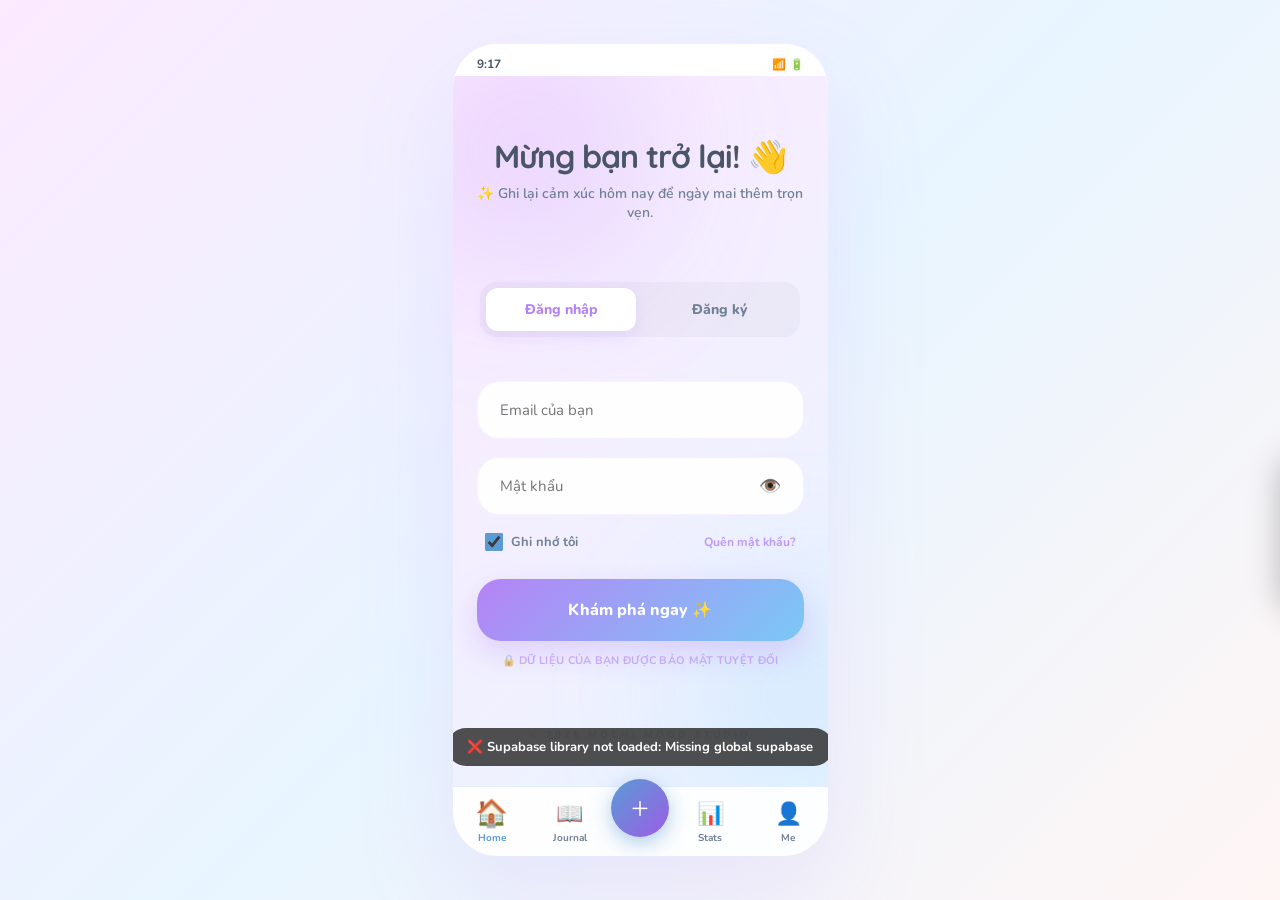
==== mochi-mood/index.html @ f9b60a83 "feat: initial release of Mochi Mood (removed mood jar)" ====
<!DOCTYPE html>
<html lang="vi">
<head>
  <script>
    // Tự động xóa sạch cache Service Worker để phục vụ phát triển (development mode)
    if ('serviceWorker' in navigator) {
      navigator.serviceWorker.getRegistrations().then(regs => {
        for (let reg of regs) reg.unregister();
      });
    }
    if ('caches' in window) {
      caches.keys().then(keys => {
        for (let key of keys) caches.delete(key);
      });
    }
  </script>
  <meta charset="UTF-8" />
  <meta name="viewport" content="width=device-width, initial-scale=1.0" />
  <title>Mochi Mood – Nhật ký cảm xúc của bạn ✨</title>
  <meta name="sb-url" content="https://eyjvkVvaweslcsfrjgbm.supabase.co" />
  <meta name="sb-key" content="sb_publishable_A7VDPI2kZVHI3D-C0dhsdA_kXlWSrO2" />
  <meta name="description" content="Ứng dụng nhật ký cảm xúc dễ thương, chữa lành. Ghi lại từng khoảnh khắc cuộc sống với Mochi Mood." />
  <link rel="preconnect" href="https://fonts.googleapis.com" />
  <link rel="preconnect" href="https://fonts.gstatic.com" crossorigin />
  <link href="https://fonts.googleapis.com/css2?family=Nunito:wght@400;500;600;700;800;900&family=Quicksand:wght@500;600;700&family=Playfair+Display:ital,wght@0,700;0,900;1,700&display=swap" rel="stylesheet" />
  <link rel="stylesheet" href="style.css" />
  <link rel="manifest" href="manifest.json" />
  <meta name="theme-color" content="#b583f5" />
  <link rel="apple-touch-icon" href="icon.png" />
  <link rel="icon" type="image/png" href="icon.png" />
</head>
<body>
  <!-- Desktop wrapper -->
  <div class="desktop-bg">
    <div class="phone-frame">
      <!-- Status Bar -->
      <div class="status-bar">
        <span class="status-time" id="statusTime">9:17</span>
        <div class="status-icons">
          <span>📶</span><span>🔋</span>
        </div>
      </div>

      <!-- ===================== SCREENS ===================== -->
      
      <!-- SCREEN: AUTH -->
      <div class="screen active" id="screen-auth">
        <!-- Decorative Blobs -->
        <div class="auth-blob blob-1"></div>
        <div class="auth-blob blob-2"></div>

        <div id="auth-header" class="auth-header-container">
          <h1 class="auth-header-title" id="auth-title">Mừng bạn trở lại! 👋</h1>
          <p class="auth-header-sub" id="auth-subtitle">✨ Ghi lại cảm xúc hôm nay để ngày mai thêm trọn vẹn.</p>
        </div>

        <div class="auth-tabs-container">
          <button id="auth-tab-login" class="auth-tab-btn active" onclick="switchAuthTab('login')">Đăng nhập</button>
          <button id="auth-tab-register" class="auth-tab-btn" onclick="switchAuthTab('register')">Đăng ký</button>
        </div>

        <div id="auth-form" class="auth-form-container">
          <!-- Register Only: Username -->
          <div id="auth-username-container" class="auth-field-container">
            <input type="text" id="auth-username" class="auth-input" placeholder="Tên hiển thị (VD: Mochi)">
          </div>

          <div class="auth-input-group">
            <input type="email" id="auth-email" class="auth-input" placeholder="Email của bạn">
          </div>
          
          <div class="auth-input-group">
            <div class="password-input-wrapper">
              <input type="password" id="auth-password" class="auth-input" placeholder="Mật khẩu">
              <button type="button" class="password-toggle-btn" onclick="togglePasswordVisibility('auth-password', this)">👁️</button>
            </div>
          </div>

          <!-- Register Only: Confirm Password -->
          <div id="auth-confirm-container" class="auth-field-container">
            <div class="password-input-wrapper">
              <input type="password" id="auth-confirm-password" class="auth-input" placeholder="Xác nhận mật khẩu">
              <button type="button" class="password-toggle-btn" onclick="togglePasswordVisibility('auth-confirm-password', this)">👁️</button>
            </div>
          </div>

          <!-- Login Only: Remember Me & Forgot Password -->
          <div id="auth-login-extras" class="auth-remember-row">
            <label class="auth-checkbox-group">
              <input type="checkbox" id="auth-remember" checked>
              <span class="auth-checkbox-label">Ghi nhớ tôi</span>
            </label>
            <a href="#" class="auth-forgot-link" onclick="showToast('💌 Tính năng sẽ sớm ra mắt!')">Quên mật khẩu?</a>
          </div>

          <button id="auth-submit-btn" class="auth-primary-btn" onclick="handleAuthSubmit()">Khám phá ngay ✨</button>
        </div>



        <p class="auth-security-notice">🔒 DỮ LIỆU CỦA BẠN ĐƯỢC BẢO MẬT TUYỆT ĐỐI</p>
        
        <p class="auth-footer-text">© 2026 Mochi Mood Studio</p>
      </div>

      <!-- SCREEN: HOME -->
      <div class="screen" id="screen-home">
        <!-- Clouds decoration -->
        <div class="cloud cloud-1">☁️</div>
        <div class="cloud cloud-2">☁️</div>
        <div class="cloud cloud-3">⛅</div>

        <div class="home-header">
          <div>
            <h1 class="greeting" id="greetingText">Chào buổi sáng! 🌸</h1>
            <p class="greeting-sub">Hôm nay là một ngày tuyệt vời để<br/>ghi lại những khoảnh khắc đáng nhớ</p>
          </div>
        </div>

        <div class="date-pill">
          <span>📅</span>
          <span id="currentDate">04 Tháng 5, 2026</span>
        </div>
        <!-- Streak Badge -->
        <div id="streakBadge" style="display:none;background:linear-gradient(135deg,#ff9a4d,#ff6b35);color:white;font-size:11px;font-weight:800;padding:5px 12px;border-radius:20px;margin:0 16px 4px;width:fit-content;align-items:center;gap:4px;box-shadow:0 2px 8px rgba(255,107,53,0.35);"></div>

        <!-- Partner Widget -->
        <div class="partner-widget" id="partnerWidget" onclick="showPartnerModal()">
          <div class="partner-widget-left">
            <div class="partner-avatar-sm">🐻</div>
            <div class="partner-dot online"></div>
          </div>
          <div class="partner-widget-info">
            <div class="partner-widget-name">Gấu của bạn 🐻</div>
            <div class="partner-widget-mood">😴 Buồn ngủ · hôm nay lúc 07:30</div>
          </div>
          <div class="partner-widget-react" onclick="event.stopPropagation();sendHeartToPartner()">
            <span id="partnerHeartBtn">🤍</span>
          </div>
        </div>

        <!-- Highlight Cards Container -->
        <div id="homeHighlights">
          <!-- Injected by JS -->
        </div>

        <!-- Timeline -->
        <div class="timeline-container" id="timelineContainer">
          <!-- Items injected by JS -->
        </div>
      </div>

      <!-- SCREEN: JOURNAL -->
      <div class="screen" id="screen-journal">
        <div class="page-header">
          <h2 class="page-title">📖 Nhật ký</h2>
          <div class="view-toggle">
            <button class="view-btn active" id="listViewBtn" onclick="setView('list')">≡</button>
            <button class="view-btn" id="gridViewBtn" onclick="setView('grid')">⊞</button>
          </div>
        </div>

        <div class="search-bar">
          <span class="search-icon">🔍</span>
          <input type="text" placeholder="Tìm kiếm nhật ký..." class="search-input" id="journalSearch" oninput="filterJournal()" />
        </div>

        <div class="filter-chips">
          <button class="chip active" onclick="filterByMood('all', this)">Tất cả</button>
          <button class="chip" onclick="filterByMood('love', this)">❤️ Yêu</button>
          <button class="chip" onclick="filterByMood('happy', this)">⭐ Hào hứng</button>
          <button class="chip" onclick="filterByMood('peaceful', this)">💙 Bình yên</button>
          <button class="chip" onclick="filterByMood('tired', this)">😴 Mệt mỏi</button>
        </div>

        <div class="journal-list" id="journalList">
          <!-- Injected by JS -->
        </div>
      </div>

      <!-- SCREEN: STATS -->
      <div class="screen" id="screen-stats">
        <div class="stats-header" style="display:flex;justify-content:space-between;align-items:center;margin-bottom:20px;padding:0 4px">
          <div class="page-title">📊 Thống kê</div>
          <div class="stats-header-icons" style="display:flex;gap:8px;align-items:center">
            <div class="notif-bell-wrapper" onclick="window.toggleNotifCenter()" style="position:relative;cursor:pointer">
              <button class="icon-btn" style="background:white;box-shadow:0 4px 12px rgba(0,0,0,0.05);border-radius:50%;width:40px;height:40px;border:none;font-size:18px">🔔</button>
              <span id="notifCount" class="notif-badge" style="display:none">0</span>
            </div>
            <button class="icon-btn" onclick="showSecurityModal()" style="background:white;box-shadow:0 4px 12px rgba(0,0,0,0.05);border-radius:50%;width:40px;height:40px;border:none;font-size:18px">🔒</button>
          </div>
        </div>

        <!-- Calendar -->
        <div class="pastel-card" id="statsCalCard">
          <div class="calendar-nav">
            <button class="nav-arrow" onclick="changeMonth(-1)">‹</button>
            <span class="calendar-month" id="calMonth">May, 2026</span>
            <button class="nav-arrow" onclick="changeMonth(1)">›</button>
          </div>
          <div class="calendar-grid" id="calendarGrid">
            <!-- Injected by JS -->
          </div>
        </div>



        <div class="stats-card" id="statsPieCard">
          <div class="stats-card-title">🥧 Phân bổ cảm xúc tháng này</div>
          <div class="pie-wrapper" style="position:relative; display:flex; justify-content:center; align-items:center; padding: 20px 0;">
            <canvas id="moodPieChart" width="240" height="240" style="cursor:pointer"></canvas>
            <div id="pieTooltip" class="pie-tooltip" style="display:none"></div>
          </div>
        </div>

        <div style="height:80px"></div>
      </div>

      <!-- MODAL: Photo Gallery -->
      <div class="modal-overlay" id="photoGalleryModal" onclick="closeModal('photoGalleryModal',event)">
        <div class="modal-sheet full-sheet">
          <div class="sheet-handle"></div>
          <h3 class="modal-title">🖼️ Bộ sưu tập ảnh</h3>
          <p class="modal-sub" id="gallerySubtitle">Tất cả ảnh bạn đã lưu trong nhật ký</p>
          <div id="galleryGrid" class="gallery-grid"></div>
          <div id="galleryEmpty" style="display:none;text-align:center;padding:40px 0;color:#a0aec0;font-size:13px">🌸 Chưa có ảnh nào được lưu.<br/>Hãy thêm ảnh khi viết nhật ký nhé!</div>
          <button class="close-btn" onclick="closeModal('photoGalleryModal')">Đóng</button>
        </div>
      </div>

      <!-- SCREEN: ME -->
      <div class="screen" id="screen-me">
        <div class="profile-header">
          <div class="avatar-wrapper" onclick="openAvatarEdit()">
            <div class="avatar" id="profileAvatar">🐰</div>
            <div class="avatar-badge">✨</div>
          </div>
          <div class="profile-name" id="profileName">Mochi Chan</div>
          <div class="profile-sub" id="profileBio">Yêu cuộc sống từng khoảnh khắc nhỏ 🌸</div>
        </div>

        <!-- Streak -->
        <div class="streak-card">
          <div class="streak-item">
            <span class="streak-num" id="meStreakNum">0</span>
            <span class="streak-label">🔥 Streak</span>
          </div>
          <div class="streak-divider"></div>
          <div class="streak-item">
            <span class="streak-num" id="meTotalEntries">0</span>
            <span class="streak-label">📝 Nhật ký</span>
          </div>
          <div class="streak-divider"></div>
          <div class="streak-item">
            <span class="streak-num" id="meTotalDays">0</span>
            <span class="streak-label">📅 Ngày</span>
          </div>
        </div>

        <!-- Partner Card: Shows when connected -->
        <div class="partner-connect-card" id="partnerCard" style="display:none">
          <div class="partner-connect-header">
            <div class="partner-connect-title">💑 Bạn đồng hành</div>
            <div class="partner-connect-sub">Chia sẻ nhật ký với người thân yêu</div>
          </div>
          <div id="partnerConnectedView">
            <div class="partner-profile-row">
              <div class="partner-profile-pair">
                <div class="pair-avatar me">🐰</div>
                <div class="pair-heart">💕</div>
                <div class="pair-avatar them">🐻</div>
              </div>
              <div class="partner-profile-info">
                <div class="partner-name-big">Gấu của bạn 🐻</div>
                <div class="partner-status-row"><span class="online-dot"></span> Đang hoạt động</div>
              </div>
            </div>
            <div class="partner-action-row">
              <button class="partner-btn view" onclick="showSharedTimeline()">👁️ Xem nhật ký chung</button>
              <button class="partner-btn msg" onclick="showPartnerChat()">💌 Nhắn tin nhanh</button>
            </div>
            <div class="partner-privacy-row">
              <span class="partner-privacy-label">🔒 Quyền riêng tư</span>
              <select class="privacy-select" id="privacyLevel">
                <option value="all">Chia sẻ tất cả</option>
                <option value="mood">Chỉ mood, không text</option>
                <option value="none">Không chia sẻ tạm thời</option>
              </select>
            </div>
            <button class="partner-disconnect-btn" onclick="disconnectPartner()">Ngắt kết nối</button>
          </div>
        </div>

        <!-- Badges -->
        <div class="pastel-card">
          <h3 class="card-title">🏆 Thành tựu của tôi</h3>
          <div class="badge-grid" id="badgeGrid">
            <div class="badge locked" id="badge-newbie" title="Viết nhật ký đầu tiên">🐣<span>Lính mới</span></div>
            <div class="badge locked" id="badge-streak7" title="Đạt chuỗi 7 ngày liên tiếp">🔥<span>Bền bỉ</span></div>
            <div class="badge locked" id="badge-moods" title="Trải nghiệm 5 loại cảm xúc">🌈<span>Đa cảm</span></div>
            <div class="badge locked" id="badge-photo" title="Lưu giữ khoảnh khắc với ảnh">📸<span>Nghệ sĩ</span></div>
            <div class="badge locked" id="badge-partner" title="Kết nối với người thương">💖<span>Gắn kết</span></div>
            <div class="badge locked" id="badge-master" title="Đạt chuỗi 30 ngày liên tiếp">🏆<span>Master</span></div>
          </div>
        </div>

        <!-- Premium Connection Card (Shows when not connected) -->
        <div id="partnerDisconnectedView">
          <div class="me-section-title">Kết nối</div>
          <div class="me-premium-card">
            <div class="me-id-container">
              <div class="me-id-label-row">
                <span class="me-id-label">Mã cá nhân của bạn</span>
              </div>
              <div class="me-id-display-box" onclick="copyMyId()">
                <span class="me-id-value" id="myIdDisplay">CHƯA CÓ MÃ</span>
                <span class="me-id-copy-hint">Sao chép 📋</span>
              </div>
              <p style="font-size:11px;color:#a0aec0;margin:0;text-align:center">Chia sẻ mã này để người thương tìm thấy bạn nhé! ✨</p>
            </div>
            
            <div style="height:20px;border-bottom:1px solid rgba(0,0,0,0.03);margin-bottom:20px"></div>
            
            <div class="me-connect-title">Kết nối với người thương</div>
            <div class="me-connect-row">
              <input type="text" id="partnerIdInput" class="me-connect-input" placeholder="Nhập mã 6 ký tự...">
              <button onclick="connectPartner()" class="me-connect-btn">Kết nối</button>
            </div>
            <div id="partnerStatus" style="font-size:12px;color:#718096;margin-top:10px;text-align:center">Chưa kết nối</div>
          </div>
        </div>

        <!-- Premium Settings Card -->
        <div class="me-section-title">Cài đặt</div>
        <div class="me-premium-card">
          <div class="me-setting-item">
            <div class="me-setting-icon-box">🖼️</div>
            <div class="me-setting-content">
              <div class="me-setting-label">Hình nền theo ảnh</div>
              <div class="me-setting-sub">Tự động đổi màu nền theo ảnh nhật ký</div>
            </div>
            <label class="toggle"><input type="checkbox" checked id="wallpaperToggle" onchange="toggleWallpaper()"/><span class="slider"></span></label>
          </div>
          
          <div class="me-setting-item" onclick="showLanguageModal()">
            <div class="me-setting-icon-box">🌐</div>
            <div class="me-setting-content">
              <div class="me-setting-label">Ngôn ngữ</div>
              <div class="me-setting-sub">Chọn ngôn ngữ hiển thị ưu thích</div>
            </div>
            <div class="me-setting-right">
              <span class="me-setting-value" id="langValue">Tiếng Việt</span>
              <span class="me-setting-arrow">›</span>
            </div>
          </div>

          <div class="me-setting-item" onclick="showMoodSetModal()">
            <div class="me-setting-icon-box">😊</div>
            <div class="me-setting-content">
              <div class="me-setting-label">Bộ cảm xúc</div>
              <div class="me-setting-sub">Thay đổi phong cách emoji Mochi</div>
            </div>
            <div class="me-setting-right">
              <span class="me-setting-value" id="moodSetValue">Mochi</span>
              <span class="me-setting-arrow">›</span>
            </div>
          </div>

          <div class="me-setting-item" onclick="showSecurityModal()">
            <div class="me-setting-icon-box">🔒</div>
            <div class="me-setting-content">
              <div class="me-setting-label">Bảo mật ứng dụng</div>
              <div class="me-setting-sub">FaceID, vân tay hoặc mật khẩu</div>
            </div>
            <div class="me-setting-right">
              <span class="me-setting-value" id="securityValue">FaceID</span>
              <span class="me-setting-arrow">›</span>
            </div>
          </div>

          <div class="me-setting-item" onclick="showNotifModal()">
            <div class="me-setting-icon-box">🔔</div>
            <div class="me-setting-content">
              <div class="me-setting-label">Nhắc nhở viết nhật ký</div>
              <div class="me-setting-sub">Nhận thông báo ghi lại cảm xúc hàng ngày</div>
            </div>
            <div class="me-setting-right">
              <span class="me-setting-value" id="reminderValue">21:00</span>
              <span class="me-setting-arrow">›</span>
            </div>
          </div>
        </div>
        <button onclick="logout()" style="width: calc(100% - 32px); margin: 0 16px 20px; padding: 16px; background: rgba(255, 0, 0, 0.05); color: #ff4d4f; border: 1px solid rgba(255, 0, 0, 0.1); border-radius: 18px; font-weight: 800; font-size: 14px; cursor: pointer;">Đăng xuất 👋</button>
        <div style="height:80px"></div>
      </div>

      <!-- ===================== FAB + MODALS ===================== -->

      <!-- Camera Live Preview Modal -->
      <div class="modal-overlay" id="cameraModal" onclick="if(event.target===this) closeCameraModal()">
        <div class="modal-sheet camera-sheet">
          <div class="sheet-handle"></div>
          <!-- Photo count badge -->
          <div id="camPhotoCount" class="cam-count-badge" style="display:none">📸 <span id="camCountNum">0</span> ảnh</div>
          <div class="camera-preview-wrapper">
            <video id="cameraVideo" class="camera-video mirrored" autoplay playsinline></video>
            <canvas id="cameraCanvas" style="display:none"></canvas>
            <div class="camera-frame-overlay">
              <div class="camera-corner tl"></div>
              <div class="camera-corner tr"></div>
              <div class="camera-corner bl"></div>
              <div class="camera-corner br"></div>
            </div>
          </div>
          <div class="camera-controls">
            <button class="cam-ctrl-btn" onclick="flipCamera()" title="Đổi camera" id="flipBtn">🔀</button>
            <button class="cam-shutter-btn" onclick="takePhoto()" id="shutterBtn">
              <div class="shutter-ring"><div class="shutter-inner"></div></div>
            </button>
            <button class="cam-ctrl-btn" onclick="closeCameraModal()" title="Đóng">✕</button>
          </div>
          <!-- Captured thumbnails strip -->
          <div id="camThumbnailStrip" class="cam-thumbnail-strip" style="display:none">
            <div id="camThumbList" class="cam-thumb-list"></div>
            <button class="cam-done-btn" onclick="doneMultiPhoto()">✅ Xong (<span id="camDoneCount">0</span> ảnh)</button>
          </div>
          <!-- Single photo preview (after shutter) -->
          <div id="photoPreviewRow" class="photo-preview-row" style="display:none">
            <img id="capturedPreview" class="captured-img" src="" alt="ảnh vừa chụp"/>
            <div class="photo-actions">
              <button class="photo-action-btn retry" onclick="retakePhoto()">🔁 Chụp lại</button>
              <button class="photo-action-btn add-more" onclick="addMorePhoto()">➕ Thêm ảnh</button>
              <button class="photo-action-btn use" onclick="usePhoto()">✅ Dùng</button>
            </div>
          </div>
        </div>
      </div>


      <!-- MODAL: Camera Source Selection -->
      <div class="modal-overlay" id="cameraSourceModal" onclick="if(event.target===this) this.classList.remove('open')">
        <div class="modal-sheet source-sheet">
          <div class="sheet-handle"></div>
          <div class="source-title">Thêm hình ảnh 📸</div>
          <div class="source-options">
            <div class="source-opt" onclick="openLiveCamera()">
              <div class="source-icon">📷</div>
              <div class="source-label">Chụp ảnh mới</div>
            </div>
            <div class="source-opt" onclick="document.getElementById('albumInput').click(); document.getElementById('cameraSourceModal').classList.remove('open')">
              <div class="source-icon">🖼️</div>
              <div class="source-label">Chọn từ album</div>
            </div>
          </div>
          <button class="source-cancel" onclick="document.getElementById('cameraSourceModal').classList.remove('open')">Hủy</button>
        </div>
      </div>
      <input type="file" accept="image/*" multiple id="albumInput" style="display:none" onchange="useAlbumPhotos(event)"/>

      <!-- MODAL: Mood Picker (Step 1) -->
      <div class="modal-overlay" id="moodPickerModal" onclick="closeMoodPicker(event)">
        <div class="modal-sheet" id="moodPickerSheet">
          <div class="sheet-handle"></div>
          <h3 class="modal-title">Chọn cảm xúc</h3>
          <p class="modal-sub">Chạm vào emoji để bắt đầu viết nhật ký.</p>
          <div class="emoji-grid" id="moodPickerGrid">
            <!-- Rendered dynamically by entry.js -->
          </div>
          <button class="close-btn" onclick="closeMoodPicker()">Đóng</button>
        </div>
      </div>


      <!-- MODAL: Write Entry (Step 2) -->
      <div class="modal-overlay" id="writeModal" onclick="closeWriteModal(event)">
        <div class="modal-sheet full-sheet" id="writeSheet">
          <div class="sheet-handle"></div>
          <div class="write-header">
            <div class="selected-mood-badge" id="selectedMoodBadge">❤️ Yêu</div>
            <div class="write-time" id="writeTime">09:17</div>
          </div>
          <textarea class="write-textarea" id="writeTextarea" placeholder="Hôm nay bạn có gì muốn kể không?..."></textarea>

          <!-- Activity tags -->
          <div class="activity-section">
            <p class="activity-title" style="display:flex;justify-content:space-between;align-items:center">
              <span>🏷️ Hoạt động</span>
              <button onclick="toggleCustomTagInput()" style="background:none;border:none;color:var(--accent);font-size:12px;font-weight:700;cursor:pointer">+ Thêm tag</button>
            </p>
            <div id="customTagInputRow" style="display:none;margin-bottom:10px;gap:6px">
              <input type="text" id="customTagInput" placeholder="Ví dụ: ☕ Cà phê" style="flex:1;padding:8px 12px;border:1px solid #e2e8f0;border-radius:8px;font-family:inherit;font-size:12px;outline:none" onkeypress="if(event.key==='Enter') addCustomTag()">
              <button onclick="addCustomTag()" style="padding:8px 12px;background:var(--accent);color:white;border:none;border-radius:8px;font-weight:700;cursor:pointer">Thêm</button>
            </div>
            <div class="activity-chips" id="activityChips">
              <!-- Rendered by JS -->
            </div>
          </div>


          <!-- Image preview -->
          <div class="image-preview-area" id="imagePreviewArea" style="display:none">
            <div class="img-preview-list" id="imgPreviewList"></div>
          </div>

          <!-- Share with partner toggle -->
          <div class="share-partner-row" id="sharePartnerRow">
            <span class="share-partner-label">🔗 Chia sẻ với Gấu của bạn 🐻</span>
            <label class="toggle"><input type="checkbox" id="shareWithPartner" checked/><span class="slider"></span></label>
          </div>

          <div class="write-toolbar">
            <button class="toolbar-btn" title="Thêm ảnh" onclick="showCameraSource()">📷</button>
            <button class="save-btn" onclick="saveEntry()">Lưu 💾</button>
          </div>

        </div>
      </div>

      <!-- MODAL: Day Detail -->
      <div class="modal-overlay" id="dayDetailModal" onclick="closeDayDetail(event)">
        <div class="modal-sheet full-sheet" id="dayDetailSheet">
          <div class="sheet-handle"></div>
          <div class="day-detail-header" style="display:flex;align-items:center;justify-content:space-between;margin-bottom:16px">
            <button class="nav-arrow" onclick="prevDay()">‹</button>
            <div style="flex:1;text-align:center">
              <div class="day-detail-date" id="detailDate">3 Tháng 5, 2026</div>
              <div class="day-detail-dow" id="detailDow" style="display:inline-block;margin-right:8px">Chủ Nhật</div>
              <button onclick="openAddEventModal()" style="background:none;border:none;color:var(--accent);font-weight:800;font-size:12px;cursor:pointer;padding:4px 8px;border-radius:12px;background:#f7f0ff">+ Sự kiện</button>
            </div>
            <button class="nav-arrow" onclick="nextDay()">›</button>
          </div>
          <div id="dayDetailContent" class="day-detail-content"></div>
        </div>
      </div>

      <!-- MODAL: Add Event -->
      <div class="modal-overlay" id="eventModal" onclick="closeModal('eventModal',event)">
        <div class="modal-sheet">
          <div class="sheet-handle"></div>
          <h3 class="modal-title">📅 Thêm sự kiện</h3>
          <p class="modal-sub" id="eventModalDate">Cho ngày 20 Tháng 5, 2026</p>
          
          <label style="font-size:12px;font-weight:700;color:#718096;display:block;margin-bottom:6px">Tên sự kiện</label>
          <input type="text" id="eventNameInput" placeholder="VD: Nhận lương, Kỷ niệm..." maxlength="30"
            style="width:100%;padding:10px 14px;border:1.5px solid #e2e8f0;border-radius:12px;font-family:inherit;font-size:14px;font-weight:600;outline:none;box-sizing:border-box;margin-bottom:12px"
            onfocus="this.style.borderColor='#b583f5'" onblur="this.style.borderColor='#e2e8f0'">
            
          <label style="font-size:12px;font-weight:700;color:#718096;display:block;margin-bottom:6px">Icon</label>
          <div class="emoji-grid" style="grid-template-columns:repeat(6,1fr);margin-bottom:12px">
            <div class="emoji-item event-icon-opt" onclick="selectEventIcon('💰', this)"><div class="emoji-face">💰</div></div>
            <div class="emoji-item event-icon-opt" onclick="selectEventIcon('🎂', this)"><div class="emoji-face">🎂</div></div>
            <div class="emoji-item event-icon-opt" onclick="selectEventIcon('✈️', this)"><div class="emoji-face">✈️</div></div>
            <div class="emoji-item event-icon-opt" onclick="selectEventIcon('🎉', this)"><div class="emoji-face">🎉</div></div>
            <div class="emoji-item event-icon-opt" onclick="selectEventIcon('💑', this)"><div class="emoji-face">💑</div></div>
            <div class="emoji-item event-icon-opt" onclick="selectEventIcon('🗓️', this)"><div class="emoji-face">🗓️</div></div>
          </div>

          <label style="font-size:12px;font-weight:700;color:#718096;display:block;margin-bottom:6px">Lặp lại</label>
          <select id="eventRepeatSelect" style="width:100%;padding:10px 14px;border:1.5px solid #e2e8f0;border-radius:12px;font-family:inherit;font-size:14px;font-weight:600;outline:none;box-sizing:border-box;margin-bottom:20px;appearance:none;background:white">
            <option value="none">Không lặp (Chỉ một lần)</option>
            <option value="monthly">Hàng tháng (Cùng ngày này)</option>
            <option value="yearly">Hàng năm (Cùng ngày tháng này)</option>
          </select>

          <button onclick="saveCustomEvent()" style="width:100%;padding:14px;background:linear-gradient(135deg,#b583f5,#7bc8f6);color:white;border:none;border-radius:16px;font-weight:800;font-size:15px;cursor:pointer;font-family:inherit">💾 Lưu sự kiện</button>
          <button class="close-btn" onclick="closeModal('eventModal')">Hủy</button>
        </div>
      </div>

      <div class="modal-overlay" id="securityModal" onclick="closeModal('securityModal',event)">
        <div class="modal-sheet">
          <div class="sheet-handle"></div>
          <h3 class="modal-title">🔒 Bảo mật ứng dụng</h3>
          <p class="modal-sub">Chọn phương thức bảo vệ nhật ký của bạn</p>
          <div class="emoji-grid" style="grid-template-columns: 1fr; gap: 8px;">
            <div class="emoji-item" onclick="selectSecurityOption('faceid')" style="flex-direction: row; justify-content: space-between; padding: 16px; width: 100%; box-sizing: border-box;">
              <div style="display: flex; align-items: center; gap: 12px;">
                <span style="font-size: 24px;">👤</span>
                <span style="font-size: 14px; font-weight: 700;">FaceID / Vân tay</span>
              </div>
              <span style="color: #cbd5e0;">›</span>
            </div>
            <div class="emoji-item" onclick="selectSecurityOption('pin')" style="flex-direction: row; justify-content: space-between; padding: 16px; width: 100%; box-sizing: border-box;">
              <div style="display: flex; align-items: center; gap: 12px;">
                <span style="font-size: 24px;">🔢</span>
                <span style="font-size: 14px; font-weight: 700;">Mã PIN</span>
              </div>
              <span style="color: #cbd5e0;">›</span>
            </div>
            <div class="emoji-item" onclick="selectSecurityOption('none')" style="flex-direction: row; justify-content: space-between; padding: 16px; width: 100%; box-sizing: border-box;">
              <div style="display: flex; align-items: center; gap: 12px;">
                <span style="font-size: 24px;">🚫</span>
                <span style="font-size: 14px; font-weight: 700;">Tắt bảo mật</span>
              </div>
              <span style="color: #cbd5e0;">›</span>
            </div>
          </div>
          <button class="close-btn" onclick="closeModal('securityModal')">Hủy</button>
        </div>
      </div>

      <!-- MODAL: Notif -->
      <div class="modal-overlay" id="notifModal" onclick="closeModal('notifModal',event)">
        <div class="modal-sheet">
          <div class="sheet-handle"></div>
          <h3 class="modal-title">🔔 Nhắc nhở viết nhật ký</h3>
          <p class="modal-sub">Chọn giờ bạn muốn được nhắc nhở mỗi ngày</p>
          <input type="time" value="21:00" class="time-input" id="reminderTime"/>
          <div style="height:12px"></div>
          <button class="save-btn" style="width:100%" onclick="saveReminder()">Lưu nhắc nhở</button>
          <div style="height:8px"></div>
          <button class="close-btn" onclick="closeModal('notifModal')">Đóng</button>
        </div>
      </div>

      <!-- MODAL: Invite Partner -->
      <div class="modal-overlay" id="inviteModal" onclick="closeModal('inviteModal',event)">
        <div class="modal-sheet">
          <div class="sheet-handle"></div>
          <h3 class="modal-title">📨 Mời bạn đồng hành</h3>
          <p class="modal-sub">Gửi mã này cho người bạn muốn kết nối<br/>Mã có hiệu lực trong 24 giờ</p>
          <div class="invite-code-box">
            <div class="invite-code" id="inviteCode">M0CH14</div>
            <button class="copy-code-btn" onclick="copyInviteCode()">📋 Sao chép</button>
          </div>
          <div class="invite-share-row">
            <button class="share-app-btn" onclick="shareViaApp('zalo')">💬 Zalo</button>
            <button class="share-app-btn" onclick="shareViaApp('mess')">📘 Messenger</button>
            <button class="share-app-btn" onclick="shareViaApp('sms')">📱 SMS</button>
          </div>
          <p style="font-size:11px;color:#a0aec0;text-align:center;margin-top:8px">Người kia sẽ thấy mood hàng ngày của bạn<br/>theo quyền riêng tư bạn đã chọn</p>
          <button class="close-btn" onclick="closeModal('inviteModal')">Đóng</button>
        </div>
      </div>

      <!-- MODAL: Join via Code -->
      <div class="modal-overlay" id="joinModal" onclick="closeModal('joinModal',event)">
        <div class="modal-sheet">
          <div class="sheet-handle"></div>
          <h3 class="modal-title">🔗 Nhập mã mời</h3>
          <p class="modal-sub">Nhập mã 6 ký tự từ người bạn muốn kết nối</p>
          <input type="text" class="code-input" id="joinCodeInput" maxlength="6" placeholder="VD: M0CH14" oninput="this.value=this.value.toUpperCase()"/>
          <div style="height:12px"></div>
          <button class="save-btn" style="width:100%" onclick="joinWithCode()">Kết nối 💑</button>
          <div style="height:8px"></div>
          <button class="close-btn" onclick="closeModal('joinModal')">Đóng</button>
        </div>
      </div>

      <!-- MODAL: Shared Timeline -->
      <div class="modal-overlay" id="sharedTimelineModal" onclick="closeModal('sharedTimelineModal',event)">
        <div class="modal-sheet full-sheet">
          <div class="sheet-handle"></div>
          <h3 class="modal-title">💕 Nhật ký chung</h3>
          <p class="modal-sub">Hành trình của hai bạn cùng nhau</p>
          <div class="shared-tabs">
            <button class="shared-tab active" id="stab-both" onclick="switchSharedTab('both',this)">Cả hai</button>
            <button class="shared-tab" id="stab-me" onclick="switchSharedTab('me',this)">🐰 Tôi</button>
            <button class="shared-tab" id="stab-partner" onclick="switchSharedTab('partner',this)">🐻 Gấu</button>
          </div>
          <div class="chat-quick-reacts">
            <button class="quick-react" onclick="sendQuickReact('❤️')">❤️</button>
            <button class="quick-react" onclick="sendQuickReact('🤗')">🤗</button>
            <button class="quick-react" onclick="sendQuickReact('💪')">💪</button>
            <button class="quick-react" onclick="sendQuickReact('😘')">😘</button>
            <button class="quick-react" onclick="sendQuickReact('🌸')">🌸</button>
          </div>
          <div id="sharedTimelineContent" class="shared-timeline-content"></div>
          <button class="close-btn" onclick="document.getElementById('sharedTimelineModal').classList.remove('open')">Đóng</button>
        </div>
      </div>

      <!-- MODAL: Partner Chat -->
      <div class="modal-overlay" id="partnerChatModal" onclick="closeModal('partnerChatModal',event)">
        <div class="modal-sheet full-sheet">
          <div class="sheet-handle"></div>
          <div class="chat-header">
            <div class="chat-partner-info">
              <span class="chat-avatar">🐻</span>
              <div>
                <div class="chat-name">Gấu của bạn</div>
            <div class="chat-status"><span class="online-dot"></span> Đang hoạt động</div>
              </div>
            </div>
          </div>
          <div class="chat-messages" id="chatMessages"></div>
          <div class="chat-quick-reacts">
            <button class="quick-react" onclick="sendQuickReact('❤️')">❤️</button>
            <button class="quick-react" onclick="sendQuickReact('🤗')">🤗</button>
            <button class="quick-react" onclick="sendQuickReact('💪')">💪</button>
            <button class="quick-react" onclick="sendQuickReact('😘')">😘</button>
            <button class="quick-react" onclick="sendQuickReact('🌸')">🌸</button>
          </div>
          <div class="chat-input-row">
            <input type="text" class="chat-input" id="chatInput" placeholder="Nhắn gì đó đi..." onkeydown="if(event.key==='Enter')sendChatMsg()"/>
            <button class="chat-send-btn" onclick="sendChatMsg()">➤</button>
          </div>
        </div>
      </div>

      <div class="modal-overlay" id="partnerModal" onclick="if(event.target===this)this.classList.remove('open')">
        <div class="modal-sheet">
          <div class="sheet-handle"></div>
          <div class="partner-modal-top">
            <div class="partner-big-avatar" id="pModalAvatar">🐻</div>
            <div class="partner-modal-name" id="pModalName">Gấu của bạn 🐻</div>
            <div class="partner-modal-mood" id="pModalMood">Chưa có nhật ký hôm nay</div>
            <div class="partner-modal-time" id="pModalTime"></div>
          </div>
          <div class="partner-modal-actions">
            <button class="partner-btn view" onclick="document.getElementById('partnerModal').classList.remove('open'); openPartnerTimeline()">👁️ Nhật ký chung</button>
            <button class="partner-btn msg" onclick="showToast('💌 Tính năng chat sẽ sớm ra mắt!')">💌 Nhắn tin nhanh</button>
          </div>
          <button class="close-btn" onclick="document.getElementById('partnerModal').classList.remove('open')">Đóng</button>
        </div>
      </div>

      <!-- Confetti canvas -->
      <canvas id="confettiCanvas" style="position:absolute;top:0;left:0;width:100%;height:100%;pointer-events:none;z-index:999"></canvas>

      <!-- Toast -->
      <div class="toast" id="toast"></div>

      <!-- ===================== BOTTOM NAV ===================== -->
      <nav class="bottom-nav">
        <button class="nav-item active" id="nav-home" onclick="switchTab('home')">
          <span class="nav-icon">🏠</span>
          <span class="nav-label">Home</span>
        </button>
        <button class="nav-item" id="nav-journal" onclick="switchTab('journal')">
          <span class="nav-icon">📖</span>
          <span class="nav-label">Journal</span>
        </button>
        <!-- FAB inside nav -->
        <div class="nav-fab-wrapper">
          <button class="nav-fab" id="fabBtn" onclick="showMoodPicker()" aria-label="Thêm nhật ký mới">
            <span class="nav-fab-icon">+</span>
          </button>
        </div>
        <button class="nav-item" id="nav-stats" onclick="switchTab('stats')">
          <span class="nav-icon">📊</span>
          <span class="nav-label">Stats</span>
        </button>
        <button class="nav-item" id="nav-me" onclick="switchTab('me')">
          <span class="nav-icon">👤</span>
          <span class="nav-label">Me</span>
        </button>
      </nav>

      <!-- ===== AVATAR EDIT MODAL ===== -->
      <div class="modal-overlay" id="avatarEditModal" onclick="closeAvatarEdit(event)">
        <div class="modal-sheet profile-edit-sheet">
          <div class="sheet-handle"></div>
          <h3 class="modal-title">✨ Chỉnh sửa hồ sơ</h3>

          <!-- Avatar preview + upload -->
          <div class="avatar-edit-section">
            <div class="premium-frame" id="previewFrame" onclick="document.getElementById('avatarImgInput').click()">
              <div class="avatar-preview-container" id="avatarPreviewBig">
                🐰
              </div>
              <div class="avatar-camera-badge">📷</div>
            </div>
            <input type="file" id="avatarImgInput" accept="image/*" style="display:none" onchange="handleAvatarImgUpload(event)">
            <div class="avatar-edit-labels">
              <p class="avatar-label-main">Ảnh đại diện của bạn</p>
              <p class="avatar-label-sub">Nhấn vào ảnh để thay đổi</p>
            </div>
          </div>

          <!-- Emoji avatar picker -->
          <p class="edit-modal-label">Hoặc chọn avatar emoji:</p>
          <div id="avatarEmojiGrid">
            <!-- Rendered by JS -->
          </div>

          <!-- Frame picker -->
          <p class="edit-modal-label">Khung hình đại diện:</p>
          <div class="frame-picker-grid">
            <div class="frame-opt active" onclick="selectFrame('none', this)">
              <div class="frame-circle none"></div>
              <span>Trống</span>
            </div>
            <div class="frame-opt" onclick="selectFrame('classic', this)">
              <div class="frame-circle classic"></div>
              <span>Classic</span>
            </div>
            <div class="frame-opt" onclick="selectFrame('royal', this)">
              <div class="frame-circle royal"></div>
              <span>Royal</span>
            </div>
            <div class="frame-opt" onclick="selectFrame('sparkle', this)">
              <div class="frame-circle sparkle"></div>
              <span>Sparkle</span>
            </div>
          </div>

          <!-- Name -->
          <label class="edit-modal-label">Tên hiển thị</label>
          <input type="text" id="editNameInput" class="edit-input" placeholder="Nhập tên của bạn..." maxlength="20">

          <!-- Bio -->
          <label class="edit-modal-label">Bio ngắn</label>
          <input type="text" id="editBioInput" class="edit-input" placeholder="Một câu về bản thân bạn..." maxlength="40">

          <div style="height:12px"></div>
          <button class="save-profile-btn" onclick="saveAvatarEdit()">💾 Lưu hồ sơ</button>
        </div>
      </div>

    </div>
  </div>

  <!-- Lightbox for full-size image preview -->
  <div class="lightbox-overlay" id="lightboxOverlay" onclick="closeLightbox()">
    <button class="lightbox-close" onclick="closeLightbox()">✕</button>
    <img class="lightbox-img" id="lightboxImg" src="" alt="ảnh phóng to"/>
    <div class="lightbox-info" id="lightboxInfo"></div>
  </div>

  <!-- MODAL: Notification Center -->
  <div class="modal-overlay" id="notifCenterModal" onclick="closeModal('notifCenterModal',event)">
    <div class="modal-sheet">
      <div class="sheet-handle"></div>
      <h3 class="modal-title">🔔 Thông báo của bạn</h3>
      <div id="notifCenterList" class="notif-center-list">
        <!-- Injected by JS -->
      </div>
      <button class="close-btn" onclick="closeModal('notifCenterModal')" style="width:100%;margin-top:12px">Đóng</button>
    </div>
  </div>
      <defs>
        <mask id="tourMask">
          <rect width="100%" height="100%" fill="white"/>
          <rect id="tourHole" x="0" y="0" width="0" height="0" rx="16" fill="black"/>
        </mask>
      </defs>
      <rect width="100%" height="100%" fill="rgba(0,0,0,0.65)" mask="url(#tourMask)"/>
    </svg>
    <!-- Tooltip bubble -->
    <div id="tourTooltip" style="position:absolute;background:white;border-radius:20px;padding:16px 20px;max-width:260px;box-shadow:0 8px 32px rgba(0,0,0,0.25);pointer-events:all">
      <div id="tourMascot" style="font-size:36px;text-align:center;margin-bottom:6px">🧁</div>
      <p id="tourText" style="font-size:13px;font-weight:700;color:#4a5568;line-height:1.5;text-align:center;margin:0 0 12px"></p>
      <div style="display:flex;gap:8px;justify-content:center">
        <button id="tourSkipBtn" onclick="skipTour()" style="background:none;border:1px solid #e2e8f0;border-radius:12px;padding:8px 16px;font-size:12px;color:#718096;cursor:pointer;font-family:inherit">Bỏ qua</button>
        <button id="tourNextBtn" onclick="nextTourStep()" style="background:linear-gradient(135deg,#b583f5,#7bc8f6);color:white;border:none;border-radius:12px;padding:8px 20px;font-size:12px;font-weight:800;cursor:pointer;font-family:inherit">Tiếp →</button>
      </div>
      <div id="tourDots" style="display:flex;justify-content:center;gap:6px;margin-top:10px"></div>
    </div>
  </div>

  <script src="https://cdn.jsdelivr.net/npm/matter-js@0.20.0/build/matter.min.js"></script>
  <script src="https://cdn.jsdelivr.net/npm/@supabase/supabase-js@2"></script>
  <script type="module" src="src/main.js?v=7.0"></script>
</body>
</html>
---- mochi-mood/style.css ----
* { margin: 0; padding: 0; box-sizing: border-box; }
:root {
  --blue1: #c8e6f5; --blue2: #a8d4ee; --blue3: #7bb8e0;
  --pink: #ffb3cc; --yellow: #ffeaa7; --mint: #b2f0d0;
  --white: #ffffff; --card: rgba(255,255,255,0.85);
  --text: #4a5568; --text2: #718096; --accent: #5b9bd5;
  --radius: 20px; --shadow: 0 4px 20px rgba(91,155,213,0.15);
  
  /* Glassmorphism */
  --glass: rgba(255, 255, 255, 0.7);
  --glass-border: rgba(255, 255, 255, 0.5);
  --glass-shadow: 0 15px 35px rgba(181, 131, 245, 0.15);
}
body {
  overflow-x: hidden;
  width: 100vw;
  margin: 0;
}
body, input, button, textarea, select { 
  font-family: 'Nunito', sans-serif; 
  background: #e8f4fd; 
  color: var(--text);
  -webkit-font-smoothing: antialiased;
  -moz-osx-font-smoothing: grayscale;
  text-rendering: optimizeLegibility;
}
h1, h2, h3, .modal-title, .card-title {
  font-family: 'Quicksand', sans-serif;
}

@keyframes floatOrb {
  0%, 100% { transform: translate(0, 0); }
  33% { transform: translate(15px, -15px); }
  66% { transform: translate(-10px, 10px); }
}
@keyframes slideUp {
  from { opacity: 0; transform: translateY(30px); }
  to { opacity: 1; transform: translateY(0); }
}

body { display: flex; justify-content: center; align-items: center; min-height: 100vh; overflow: hidden; }
.desktop-bg { 
  background: linear-gradient(135deg, #fceaff 0%, #e8f5ff 50%, #fff5f5 100%); 
  min-height: 100vh; width: 100%; display: flex; justify-content: center; align-items: center; padding: 20px; 
}
.phone-frame { 
  width: 375px; height: 812px; 
  background: #ffffff; 
  border-radius: 44px; overflow: hidden; position: relative; 
  box-shadow: 0 40px 100px rgba(181, 131, 245, 0.15), inset 0 1px 0 rgba(255,255,255,0.8); 
  display: flex; flex-direction: column; 
}
.phone-frame::before {
  content: '';
  position: absolute;
  top: 0; left: 0; right: 0; bottom: 0;
  background: var(--wallpaper-color, transparent);
  pointer-events: none;
  z-index: 0;
  transition: background 0.8s ease;
}
.phone-frame > * {
  position: relative;
  z-index: 1;
}
.status-bar { display: flex; justify-content: space-between; align-items: center; padding: 12px 24px 4px; font-size: 12px; font-weight: 700; color: var(--text); flex-shrink: 0; }
.status-icons { display: flex; gap: 4px; font-size: 11px; }

/* Screens */
.screen { flex: 1; overflow-y: auto; padding: 12px 16px 100px; display: none; flex-direction: column; gap: 12px; position: relative; }
.screen::-webkit-scrollbar { display: none; }
.screen.active { display: flex; }

/* Clouds */
.cloud { position: absolute; font-size: 40px; opacity: 0.5; animation: float 6s ease-in-out infinite; pointer-events: none; }
.cloud-1 { top: 20px; right: 20px; animation-delay: 0s; }
.cloud-2 { top: 60px; left: -10px; font-size: 30px; animation-delay: 2s; }
.cloud-3 { top: 10px; right: 80px; font-size: 24px; animation-delay: 4s; }
@keyframes float { 0%,100%{transform:translateY(0)} 50%{transform:translateY(-8px)} }

/* Home Header */
.home-header { padding: 8px 0 4px; }
.greeting { font-size: 22px; font-weight: 900; color: var(--accent); line-height: 1.2; }
.greeting-sub { font-size: 13px; color: var(--text2); margin-top: 4px; line-height: 1.5; }
.date-pill { display: inline-flex; align-items: center; gap: 6px; background: var(--card); border-radius: 50px; padding: 6px 14px; font-size: 13px; font-weight: 700; color: var(--accent); box-shadow: var(--shadow); align-self: flex-start; }

/* Highlight Card */
.highlight-card { background: linear-gradient(135deg, #d4f5e2, #b8edcd); border-radius: var(--radius); padding: 14px 16px; display: flex; align-items: center; gap: 12px; box-shadow: var(--shadow); }
.highlight-icon { font-size: 36px; }
.highlight-title { font-size: 15px; font-weight: 800; color: #2d7a4f; }
.highlight-sub { font-size: 12px; color: #4a9b6b; margin-top: 2px; }

/* Timeline */
.timeline-container {
  display: flex;
  flex-direction: column;
  gap: 0;
  padding-top: 8px;
}
.timeline-item {
  display: flex;
  gap: 16px;
  margin-bottom: 24px;
  position: relative;
  cursor: pointer;
}
.timeline-left {
  display: flex;
  flex-direction: column;
  align-items: center;
  width: 55px;
  flex-shrink: 0;
}
.tl-emoji-marker {
  width: 32px;
  height: 32px;
  background: white;
  border-radius: 10px;
  display: flex;
  align-items: center;
  justify-content: center;
  font-size: 18px;
  z-index: 2;
  box-shadow: 0 4px 12px rgba(0,0,0,0.06);
  border: 2px solid var(--blue1);
  transition: transform 0.2s;
}
.timeline-item:hover .tl-emoji-marker {
  transform: scale(1.1);
  border-color: var(--accent);
}
.tl-time {
  font-size: 9px;
  font-weight: 800;
  color: #a0aec0;
  margin-bottom: 4px;
  opacity: 0.8;
  order: -1; /* Keep time above emoji */
}
.tl-dot {
  width: 12px;
  height: 12px;
  border-radius: 50%;
  background: white;
  border: 3px solid var(--accent);
  z-index: 2;
  box-shadow: 0 0 12px rgba(91, 155, 213, 0.4);
}
.tl-line {
  flex: 1;
  width: 2px;
  background: linear-gradient(to bottom, var(--accent), transparent);
  opacity: 0.2;
  margin-top: 4px;
}

.timeline-card-v2 {
  flex: 1;
  background: rgba(255, 255, 255, 0.7);
  backdrop-filter: blur(15px);
  -webkit-backdrop-filter: blur(15px);
  border-radius: 20px;
  padding: 12px 16px;
  border: 1px solid rgba(255, 255, 255, 0.5);
  box-shadow: 0 10px 25px rgba(0,0,0,0.03);
  transition: all 0.3s ease;
}
.timeline-card-v2:hover {
  transform: translateY(-3px);
  background: rgba(255, 255, 255, 0.85);
  box-shadow: 0 12px 40px rgba(0, 0, 0, 0.08);
}
.tl-card-main {
  display: flex;
  align-items: center;
  gap: 16px;
}
.tl-emoji-box {
  display: none;
}
.tl-content-box {
  flex: 1;
  display: flex;
  flex-direction: column;
  gap: 6px;
  min-width: 0;
}
.tl-text-v2 {
  font-size: 14px;
  font-weight: 700;
  color: var(--text);
  line-height: 1.4;
  word-break: break-word;
  text-align: justify;
  text-align-last: left;
}
.tl-audio-v2 {
  width: 100%;
}
.tl-audio-v2 audio {
  width: 100%;
  height: 30px;
  border-radius: 50px;
}
.tl-side-img {
  width: 50px;
  height: 50px;
  border-radius: 12px;
  overflow: hidden;
  position: relative;
  flex-shrink: 0;
  box-shadow: 0 4px 12px rgba(0,0,0,0.1);
}
.tl-side-img img {
  width: 100%;
  height: 100%;
  object-fit: cover;
}
.tl-image-container-v2 {
  display: flex;
  gap: 8px;
  margin-top: 10px;
  overflow-x: auto;
  padding-bottom: 4px;
}
.tl-image-container-v2::-webkit-scrollbar { display: none; }
.tl-image-container-v2 img {
  height: 140px;
  width: auto;
  min-width: 100px;
  max-width: 100%;
  object-fit: cover;
  border-radius: 14px;
  box-shadow: 0 4px 12px rgba(0,0,0,0.06);
  transition: transform 0.2s;
  flex-shrink: 0;
}
.tl-image-container-v2 img:hover {
  transform: scale(1.02);
}
.tl-card-footer {
  display: flex;
  justify-content: flex-end;
  margin-top: 6px;
  gap: 4px;
}
.tl-action-btn {
  background: none;
  border: none;
  color: #cbd5e0;
  font-size: 14px;
  cursor: pointer;
  display: flex;
  align-items: center;
  justify-content: center;
  transition: all 0.2s;
  width: 28px;
  height: 28px;
  border-radius: 8px;
}
.tl-action-btn:hover {
  color: var(--blue1);
  background: rgba(91, 155, 213, 0.05);
}
.tl-action-btn.delete:hover {
  color: #e53e3e;
  background: rgba(229, 62, 62, 0.05);
}
.tl-img-badge {
  display: none; /* No longer needed in full gallery view */
}

/* Journal */
.page-header { display: flex; justify-content: space-between; align-items: center; margin-bottom: 4px; }
.page-title { font-size: 20px; font-weight: 900; color: var(--accent); }
.stats-header { display: flex; justify-content: space-between; align-items: flex-start; }
.stats-header-icons { display: flex; gap: 6px; }
.icon-btn { background: var(--card); border: none; border-radius: 50%; width: 36px; height: 36px; font-size: 16px; cursor: pointer; box-shadow: var(--shadow); }
.view-toggle { display: flex; gap: 4px; }
.view-btn { background: transparent; border: 2px solid var(--blue2); border-radius: 8px; width: 32px; height: 32px; font-size: 16px; cursor: pointer; color: var(--text2); transition: all .2s; }
.view-btn.active { background: var(--accent); border-color: var(--accent); color: white; }
.search-bar { display: flex; align-items: center; background: var(--card); border-radius: 50px; padding: 8px 16px; gap: 8px; box-shadow: var(--shadow); }
.search-icon { font-size: 16px; }
.search-input { border: none; background: transparent; flex: 1; font-family: 'Nunito', sans-serif; font-size: 16px; color: var(--text); outline: none; }
.filter-chips { display: flex; gap: 6px; overflow-x: auto; padding-bottom: 4px; }
.filter-chips::-webkit-scrollbar { display: none; }
.chip { background: var(--card); border: 2px solid transparent; border-radius: 50px; padding: 4px 12px; font-size: 12px; font-weight: 700; color: var(--text2); cursor: pointer; white-space: nowrap; transition: all .2s; font-family: 'Nunito', sans-serif; }
.chip.active { background: var(--accent); color: white; border-color: var(--accent); }
.journal-list { display: flex; flex-direction: column; gap: 10px; }
.journal-list.grid { display: grid; grid-template-columns: 1fr 1fr; gap: 10px; }
.journal-day-card { background: var(--card); border-radius: var(--radius); padding: 18px; box-shadow: var(--shadow); cursor: pointer; transition: transform .2s; }
.journal-day-card:hover { transform: scale(1.01); }
.jdc-header { display: flex; justify-content: space-between; align-items: center; margin-bottom: 8px; }
.jdc-date { font-size: 13px; font-weight: 800; color: var(--accent); }
.jdc-mood { font-size: 22px; }
.jdc-preview { font-size: 12px; color: var(--text2); line-height: 1.4; text-align: justify; text-align-last: left; }
.jdc-tags { display: flex; gap: 4px; margin-top: 6px; flex-wrap: wrap; }
.jdc-tag { background: var(--blue1); border-radius: 50px; padding: 2px 8px; font-size: 10px; font-weight: 700; color: var(--accent); }

/* Stats */
.pastel-card { background: var(--card); border-radius: var(--radius); padding: 14px; box-shadow: var(--shadow); }
.card-title { font-size: 14px; font-weight: 800; color: var(--text); margin-bottom: 10px; }

.stats-card { background: white; border-radius: 24px; padding: 18px; margin-bottom: 20px; box-shadow: 0 10px 30px rgba(0,0,0,0.03); }
.stats-card-title { font-size: 15px; font-weight: 800; color: var(--accent); margin-bottom: 15px; display: flex; align-items: center; gap: 8px; }
.stats-scroll-container::-webkit-scrollbar { height: 4px; }
.stats-scroll-container::-webkit-scrollbar-track { background: #f7fafc; border-radius: 10px; }
.stats-scroll-container::-webkit-scrollbar-thumb { background: #e2e8f0; border-radius: 10px; }
.stats-scroll-container::-webkit-scrollbar-thumb:hover { background: #cbd5e0; }

.day-clock-wrapper { background: #f8fafc; border-radius: 18px; padding: 16px; margin-bottom: 20px; }
.clock-label { font-size: 11px; font-weight: 800; color: #a0aec0; text-transform: uppercase; letter-spacing: 1px; margin-bottom: 12px; text-align: center; }
.clock-axis { position: relative; height: 30px; margin: 0 10px; display: flex; justify-content: space-between; align-items: flex-end; }
.clock-hour-mark { font-size: 9px; font-weight: 700; color: #cbd5e0; position: relative; z-index: 1; }
.clock-line { position: absolute; bottom: 4px; left: 0; right: 0; height: 2px; background: #edf2f7; border-radius: 2px; }
.clock-mood-dot { position: absolute; bottom: 0; width: 10px; height: 10px; border-radius: 50%; border: 2px solid white; transform: translateX(-50%); display: flex; align-items: center; justify-content: center; z-index: 2; box-shadow: 0 2px 8px rgba(0,0,0,0.1); }
.clock-dot-emoji { font-size: 10px; position: absolute; top: -18px; }
.detail-mood-badge { display: inline-block; padding: 6px 12px; border-radius: 12px; font-size: 13px; font-weight: 800; margin-bottom: 20px; }
.calendar-nav { display: flex; justify-content: space-between; align-items: center; margin-bottom: 10px; }
.pie-tooltip { position: fixed; background: white; padding: 12px; border-radius: 16px; box-shadow: 0 10px 25px rgba(0,0,0,0.1); pointer-events: none; z-index: 10000; text-align: center; font-size: 13px; color: var(--text); border: 1.5px solid #f7f0ff; min-width: 80px; }
.pie-wrapper:hover canvas { filter: drop-shadow(0 0 10px rgba(181, 131, 245, 0.1)); }
/* Mood Jar — Premium Glassmorphism */
.mood-jar-card {
  background: linear-gradient(135deg, rgba(247,240,255,0.95), rgba(232,244,253,0.9));
  border: 1.5px solid rgba(181,131,245,0.15);
  position: relative;
  overflow: hidden;
}
.mood-jar-card::before {
  content: '';
  position: absolute;
  top: -50%;
  left: -50%;
  width: 200%;
  height: 200%;
  background: conic-gradient(from 0deg, transparent 0%, rgba(181,131,245,0.04) 25%, transparent 50%, rgba(123,200,246,0.04) 75%, transparent 100%);
  animation: jarShimmer 8s linear infinite;
  pointer-events: none;
}
@keyframes jarShimmer { from { transform: rotate(0deg); } to { transform: rotate(360deg); } }
.mood-jar-container {
  position: relative;
  width: 100%;
  display: flex;
  justify-content: center;
  align-items: center;
  background: radial-gradient(ellipse at 50% 60%, rgba(247,240,255,0.6) 0%, rgba(255,255,255,0.2) 60%, transparent 100%);
  border-radius: 24px;
  padding: 10px 0 5px;
  overflow: visible;
  min-height: 380px;
}
#moodJarCanvas {
  cursor: pointer;
  transition: filter 0.3s ease;
  border-radius: 12px;
}
#moodJarCanvas:hover {
  filter: drop-shadow(0 0 18px rgba(181,131,245,0.2));
}
#moodJarCanvas:active {
  cursor: grabbing;
}
.jar-stats-overlay {
  position: absolute;
  bottom: 12px;
  left: 50%;
  transform: translateX(-50%);
  text-align: center;
  pointer-events: none;
  z-index: 2;
}
.top-mood-info {
  background: rgba(255,255,255,0.92);
  backdrop-filter: blur(12px);
  -webkit-backdrop-filter: blur(12px);
  padding: 8px 18px;
  border-radius: 50px;
  box-shadow: 0 4px 20px rgba(181,131,245,0.12), 0 1px 3px rgba(0,0,0,0.04);
  border: 1.5px solid rgba(255,255,255,0.7);
}
#topMoodEmoji { font-size: 26px; display: block; margin-bottom: 2px; }
#topMoodLabel { font-size: 12px; font-weight: 800; color: var(--accent); white-space: nowrap; }
.jar-hint-text {
  font-size: 11px;
  color: #b0aec0;
  text-align: center;
  margin-top: 8px;
  letter-spacing: 0.2px;
  animation: hintFade 3s ease-in-out infinite alternate;
}
@keyframes hintFade { 0% { opacity: 0.5; } 100% { opacity: 1; } }

/* Notifications */
.notif-badge { position: absolute; top: -2px; right: -2px; background: #ff4d4d; color: white; font-size: 10px; font-weight: 900; padding: 2px 6px; border-radius: 10px; border: 2px solid white; box-shadow: 0 2px 8px rgba(255,77,77,0.3); }
.notif-center-list { display: flex; flex-direction: column; gap: 10px; max-height: 400px; overflow-y: auto; padding-right: 4px; }
.notif-item { display: flex; align-items: center; gap: 12px; padding: 12px; background: #f8fafc; border-radius: 16px; transition: all 0.2s; }
.notif-item.unread { background: #f0f7ff; border-left: 4px solid #5b9bd5; }
.notif-icon { font-size: 20px; width: 40px; height: 40px; background: white; border-radius: 50%; display: flex; align-items: center; justify-content: center; box-shadow: 0 2px 8px rgba(0,0,0,0.05); }
.notif-body { flex: 1; }
.notif-title { font-size: 13px; font-weight: 800; color: #2d3748; }
.notif-time { font-size: 11px; color: #a0aec0; margin-top: 2px; }

/* Calendar */
.nav-arrow { background: var(--card); border: 2px solid var(--blue2); border-radius: 50%; width: 30px; height: 30px; font-size: 18px; cursor: pointer; color: var(--accent); font-weight: bold; display: flex; align-items: center; justify-content: center; }
.calendar-month { font-size: 16px; font-weight: 800; color: var(--text); }
.calendar-grid { display: grid; grid-template-columns: repeat(7, 1fr); gap: 4px; }
.cal-header { font-size: 10px; font-weight: 800; color: var(--text2); text-align: center; padding: 4px 0; }
.cal-day { 
  aspect-ratio: 1; 
  display: flex; 
  align-items: center; 
  justify-content: center; 
  border-radius: 14px; 
  font-size: 11px; 
  font-weight: 700; 
  color: var(--text2); 
  cursor: pointer; 
  position: relative; 
  transition: all 0.3s cubic-bezier(0.175, 0.885, 0.32, 1.275); 
  background: rgba(255, 255, 255, 0.3);
}
.cal-day:hover { 
  background: var(--blue1); 
  transform: scale(1.05);
  box-shadow: 0 4px 12px rgba(91, 155, 213, 0.1);
}
.cal-day.has-mood { 
  background: rgba(255, 255, 255, 0.8); 
  box-shadow: 0 2px 8px rgba(0,0,0,0.05);
}
.cal-day.today {
  border: 2px solid var(--accent);
  background: rgba(91, 155, 213, 0.05);
}
.cal-day .day-emoji { 
  font-size: 18px; 
  z-index: 1;
}
.cal-day .day-num { 
  font-size: 9px; 
  position: absolute; 
  top: 4px; 
  left: 6px; 
  color: var(--text2); 
  font-weight: 800;
  opacity: 0.6;
}
.cal-day.has-mood .day-num {
  opacity: 0.8;
  color: var(--accent);
}

.pie-container { display: flex; align-items: center; gap: 16px; }
.pie-legend { display: flex; flex-direction: column; gap: 6px; }
.legend-item { display: flex; align-items: center; gap: 8px; font-size: 12px; color: var(--text); }
.legend-dot { width: 10px; height: 10px; border-radius: 50%; }

/* Profile */
.profile-header { display: flex; flex-direction: column; align-items: center; padding: 12px 0 4px; gap: 6px; }
.avatar-wrapper { 
  position: relative; 
  padding: 5px;
  background: linear-gradient(135deg, #b583f5, #7bc8f6);
  border-radius: 50%;
  box-shadow: 0 0 20px rgba(181,131,245,0.4);
  transition: transform 0.3s ease;
}
.avatar-wrapper:hover { transform: scale(1.05); }
.avatar { 
  width: 80px; 
  height: 80px; 
  border-radius: 50%; 
  background: white; 
  display: flex; 
  align-items: center; 
  justify-content: center; 
  font-size: 40px; 
  border: 3px solid white; 
  overflow: hidden;
}
.avatar img { width: 100%; height: 100%; object-fit: cover; }
.avatar-badge { position: absolute; bottom: 0; right: 0; background: var(--accent); color: white; border-radius: 50%; width: 24px; height: 24px; display: flex; align-items: center; justify-content: center; font-size: 12px; border: 2px solid white; }
.profile-name { font-size: 20px; font-weight: 900; color: var(--text); }
.profile-sub { font-size: 12px; color: var(--text2); }
.streak-card { background: linear-gradient(135deg, #5b9bd5, #7bb8e0); border-radius: var(--radius); padding: 16px; display: flex; align-items: center; justify-content: space-around; box-shadow: 0 8px 24px rgba(91,155,213,0.3); }
.streak-item { display: flex; flex-direction: column; align-items: center; gap: 4px; }
.streak-num { font-size: 28px; font-weight: 900; color: white; }
.streak-label { font-size: 11px; font-weight: 700; color: rgba(255,255,255,0.85); }
.streak-divider { width: 1px; height: 40px; background: rgba(255,255,255,0.3); }
.badge-grid { display: grid; grid-template-columns: repeat(3, 1fr); gap: 10px; }
.badge { display: flex; flex-direction: column; align-items: center; gap: 4px; background: #f0f4f8; border-radius: 14px; padding: 12px 8px; font-size: 24px; cursor: pointer; transition: all .3s cubic-bezier(.34,1.56,.64,1); border: 2px solid transparent; }
.badge span { font-size: 10px; font-weight: 700; color: var(--text2); }
.badge.earned { 
  background: linear-gradient(135deg, #fff9c4, #ffecb3); 
  border-color: #ffd54f;
  box-shadow: 0 4px 12px rgba(255, 213, 79, 0.3);
}
.badge.earned span { color: #f57f17; }
.badge.earned:hover { transform: scale(1.1) rotate(5deg); box-shadow: 0 8px 20px rgba(255, 213, 79, 0.5); }
.badge.locked { opacity: 0.5; filter: grayscale(1); cursor: help; }
.badge.locked:hover { transform: scale(0.95); opacity: 0.7; }
.setting-item { display: flex; align-items: center; gap: 10px; padding: 10px 0; border-bottom: 1px solid rgba(91,155,213,0.1); cursor: pointer; }
.setting-item:last-child { border-bottom: none; }
.setting-icon { font-size: 18px; }
.setting-label { flex: 1; font-size: 13px; font-weight: 600; color: var(--text); }
.setting-value { font-size: 12px; color: var(--text2); }
.toggle { position: relative; display: inline-block; width: 44px; height: 24px; }
.toggle input { opacity: 0; width: 0; height: 0; }
.slider { position: absolute; cursor: pointer; top: 0; left: 0; right: 0; bottom: 0; background: #ccc; border-radius: 24px; transition: .3s; }
.slider:before { position: absolute; content: ""; height: 18px; width: 18px; left: 3px; bottom: 3px; background: white; border-radius: 50%; transition: .3s; }
input:checked + .slider { background: var(--accent); }
input:checked + .slider:before { transform: translateX(20px); }

/* Nav FAB (embedded in bottom nav) */
.nav-fab-wrapper { display: flex; align-items: center; justify-content: center; flex: 1; position: relative; }
.nav-fab { width: 58px; height: 58px; border-radius: 50%; background: linear-gradient(135deg, #5b9bd5, #9b5de5); border: none; cursor: pointer; box-shadow: 0 6px 20px rgba(91,155,213,0.5); display: flex; align-items: center; justify-content: center; transition: transform .2s; position: relative; top: -14px; }
.nav-fab:hover { transform: scale(1.1) translateY(-2px); }
.nav-fab-icon { color: white; font-size: 30px; font-weight: 300; line-height: 1; }

/* Bottom Nav */
.bottom-nav { position: absolute; bottom: 0; left: 0; right: 0; height: calc(70px + env(safe-area-inset-bottom)); padding-bottom: env(safe-area-inset-bottom); background: rgba(255,255,255,0.9); backdrop-filter: blur(20px); display: flex; align-items: center; border-top: 1px solid rgba(91,155,213,0.15); z-index: 99; overflow: visible; }
.nav-item { flex: 1; display: flex; flex-direction: column; align-items: center; gap: 2px; background: none; border: none; cursor: pointer; padding: 8px; transition: transform .2s; font-family: 'Nunito', sans-serif; }
.nav-item:hover { transform: translateY(-2px); }
.nav-icon { font-size: 22px; transition: transform .2s; }
.nav-item.active .nav-icon { transform: scale(1.2); }
.nav-label { font-size: 10px; font-weight: 700; color: var(--text2); }
.nav-item.active .nav-label { color: var(--accent); }
.nav-spacer { display: none; }

/* Camera Styles */
.camera-source-grid { display: grid; grid-template-columns: 1fr 1fr; gap: 14px; margin: 18px 0; }
.camera-source-btn { display: flex; flex-direction: column; align-items: center; gap: 10px; background: white; border: 2.5px solid var(--blue1); border-radius: 22px; padding: 24px 10px 18px; font-family: 'Nunito', sans-serif; font-size: 14px; font-weight: 800; color: var(--text); cursor: pointer; transition: all .2s; box-shadow: 0 4px 16px rgba(91,155,213,0.12); }
.camera-source-btn:hover { background: var(--blue1); border-color: var(--accent); transform: scale(1.04); box-shadow: 0 6px 20px rgba(91,155,213,0.25); }
.cam-src-icon { font-size: 44px; }

/* Camera & Source modals sit ABOVE the write modal — centered */
#cameraSourceModal,
#cameraModal {
  z-index: 3000 !important;
  background: rgba(15, 10, 30, 0.72) !important;
  backdrop-filter: blur(14px) !important;
  -webkit-backdrop-filter: blur(14px) !important;
  display: none; /* Default hidden */
  align-items: center !important;
  justify-content: center !important;
}
#cameraSourceModal.open,
#cameraModal.open {
  display: flex !important;
}
#cameraSourceModal .modal-sheet {
  border-radius: 28px !important;
  padding: 28px 22px 22px !important;
  width: 86% !important;
  max-width: 310px !important;
  box-shadow: 0 24px 64px rgba(0,0,0,0.45) !important;
  animation: popIn .25s cubic-bezier(.34,1.56,.64,1) !important;
}
#cameraModal .modal-sheet {
  border-radius: 28px !important;
  padding: 20px !important;
  width: 90% !important;
  max-width: 340px !important;
  animation: popIn .25s cubic-bezier(.34,1.56,.64,1) !important;
}
@keyframes popIn { from{transform:scale(0.8);opacity:0} to{transform:scale(1);opacity:1} }

.camera-sheet { padding-bottom: 16px; }
.camera-preview-wrapper { position: relative; width: 100%; height: 260px; background: #1a1a2e; border-radius: 20px; overflow: hidden; margin-bottom: 14px; }
.camera-video { width: 100%; height: 100%; object-fit: cover; transition: transform 0.2s; }
.camera-video.mirrored { transform: scaleX(-1); }
.camera-frame-overlay { position: absolute; inset: 0; pointer-events: none; }
.camera-corner { position: absolute; width: 22px; height: 22px; border-color: white; border-style: solid; border-radius: 3px; }
.camera-corner.tl { top: 12px; left: 12px; border-width: 3px 0 0 3px; }
.camera-corner.tr { top: 12px; right: 12px; border-width: 3px 3px 0 0; }
.camera-corner.bl { bottom: 12px; left: 12px; border-width: 0 0 3px 3px; }
.camera-corner.br { bottom: 12px; right: 12px; border-width: 0 3px 3px 0; }

.camera-controls { display: flex; align-items: center; justify-content: space-around; padding: 8px 20px; margin-bottom: 8px; }
.cam-ctrl-btn { background: rgba(91,155,213,0.1); border: 2px solid var(--blue1); border-radius: 50%; width: 44px; height: 44px; font-size: 18px; cursor: pointer; display: flex; align-items: center; justify-content: center; transition: all .2s; }
.cam-ctrl-btn:hover { background: var(--blue1); }
.cam-shutter-btn { background: none; border: none; cursor: pointer; padding: 0; transition: transform .15s; }
.cam-shutter-btn:active { transform: scale(0.9); }
.shutter-ring { width: 62px; height: 62px; border-radius: 50%; border: 4px solid var(--accent); display: flex; align-items: center; justify-content: center; }
.shutter-inner { width: 50px; height: 50px; border-radius: 50%; background: linear-gradient(135deg, #5b9bd5, #9b5de5); transition: transform .15s; }
.cam-shutter-btn:active .shutter-inner { transform: scale(0.85); }

.photo-preview-row { margin-top: 4px; }
.captured-img { width: 100%; height: 160px; object-fit: cover; border-radius: 16px; margin-bottom: 10px; }
.photo-actions { display: flex; gap: 6px; }
.photo-action-btn { flex: 1; padding: 9px 6px; border: none; border-radius: 50px; font-family: 'Nunito', sans-serif; font-size: 12px; font-weight: 800; cursor: pointer; transition: transform .2s; }
.photo-action-btn:hover { transform: scale(1.03); }
.photo-action-btn.retry   { background: #f0f4f8; color: var(--text); }
.photo-action-btn.add-more{ background: linear-gradient(135deg,#ffd6a5,#ffb347); color: white; }
.photo-action-btn.use     { background: linear-gradient(135deg, #5b9bd5, #9b5de5); color: white; }

/* Multi-photo thumbnail strip */
.cam-count-badge { background: rgba(91,155,213,0.9); color: white; border-radius: 50px; padding: 4px 12px; font-size: 12px; font-weight: 800; text-align: center; margin-bottom: 8px; }
.cam-thumbnail-strip { margin-top: 8px; }
.cam-thumb-list { display: flex; gap: 6px; overflow-x: auto; padding: 4px 0 8px; }
.cam-thumb-list::-webkit-scrollbar { display: none; }
.cam-thumb-item { position: relative; flex-shrink: 0; }
.cam-thumb-item img { width: 60px; height: 60px; object-fit: cover; border-radius: 10px; border: 2px solid var(--accent); }
.cam-thumb-del { position: absolute; top: -6px; right: -6px; background: #e53e3e; color: white; border: none; border-radius: 50%; width: 18px; height: 18px; font-size: 10px; cursor: pointer; display: flex; align-items: center; justify-content: center; font-weight: 900; }
.cam-done-btn { width: 100%; padding: 10px; background: linear-gradient(135deg,#48bb78,#38a169); color: white; border: none; border-radius: 50px; font-family: 'Nunito', sans-serif; font-size: 13px; font-weight: 800; cursor: pointer; transition: transform .2s; }
.cam-done-btn:hover { transform: scale(1.02); }






/* Modals */
.modal-overlay { 
  position: absolute; 
  inset: 0; 
  background: rgba(0,0,0,0.5); 
  display: none; 
  align-items: flex-end; 
  justify-content: center;
  z-index: 2000; 
  backdrop-filter: blur(5px); 
}
.modal-overlay.open { display: flex; }
.modal-sheet { 
  background: white; 
  border-radius: 28px 28px 0 0; 
  width: 100%; 
  max-width: 100%; 
  padding: 16px 20px 40px; 
  animation: slideUp .3s ease; 
  max-height: 90%; 
  overflow-y: auto; 
  box-sizing: border-box; 
  display: flex;
  flex-direction: column; /* Force vertical stacking */
}
.modal-sheet.full-sheet { max-height: 85%; }
@keyframes slideUp { from{transform:translateY(100%)} to{transform:translateY(0)} }
.sheet-handle { width: 40px; height: 4px; background: #e2e8f0; border-radius: 2px; margin: 0 auto 16px; }
.modal-title { font-size: 18px; font-weight: 900; color: var(--text); text-align: center; margin-bottom: 4px; }
.modal-sub { font-size: 12px; color: var(--text2); text-align: center; margin-bottom: 16px; }
.emoji-grid { 
  display: grid; 
  grid-template-columns: repeat(3, 1fr); 
  gap: 12px; 
  margin: 10px 0; 
  max-height: 380px; 
  overflow-y: auto; 
  padding: 4px 8px 24px 8px; 
  box-sizing: border-box;
}
.emoji-grid::-webkit-scrollbar { width: 4px; }
.emoji-grid::-webkit-scrollbar-thumb { background: var(--blue1); border-radius: 4px; }
.emoji-item { display: flex; flex-direction: column; align-items: center; gap: 6px; cursor: pointer; padding: 12px 8px; border-radius: 18px; background: #f8fafc; transition: all .2s; border: 2px solid transparent; box-shadow: 0 2px 8px rgba(0,0,0,0.02); }
.emoji-item:hover { background: var(--blue1); border-color: var(--accent); transform: scale(1.05); }
.emoji-item span { font-size: 12px; font-weight: 700; color: var(--text); }
.emoji-face { width: 52px; height: 52px; border-radius: 50%; display: flex; align-items: center; justify-content: center; font-size: 32px; }
.emoji-face.love      { background: linear-gradient(135deg,#ffd6e7,#ffb3cc); }
.emoji-face.happy     { background: linear-gradient(135deg,#fff3a0,#ffeaa7); }
.emoji-face.excited   { background: linear-gradient(135deg,#ffd6a5,#ff9f43); }
.emoji-face.grateful  { background: linear-gradient(135deg,#ffd6e7,#ffaac9); }
.emoji-face.proud     { background: linear-gradient(135deg,#c8b6ff,#a29bfe); }
.emoji-face.hopeful   { background: linear-gradient(135deg,#fff5b0,#ffe6a0); }
.emoji-face.peaceful  { background: linear-gradient(135deg,#d4eaf7,#c8e6f5); }
.emoji-face.content   { background: linear-gradient(135deg,#fffbc0,#fff3a0); }
.emoji-face.surprise  { background: linear-gradient(135deg,#d4eaf7,#a8d8ff); }
.emoji-face.confused  { background: linear-gradient(135deg,#b2f0d0,#9ae6b4); }
.emoji-face.shy       { background: linear-gradient(135deg,#ffd6a5,#fbcb8a); }
.emoji-face.anxious   { background: linear-gradient(135deg,#fdcfe8,#f9a8d4); }
.emoji-face.nostalgic { background: linear-gradient(135deg,#d8e2ff,#bac8ff); }
.emoji-face.lonely    { background: linear-gradient(135deg,#bee3f8,#90cdf4); }
.emoji-face.sad       { background: linear-gradient(135deg,#9fc5e8,#76a9d8); }
.emoji-face.tired     { background: linear-gradient(135deg,#d4b8a0,#c0a080); }
.emoji-face.sleepy    { background: linear-gradient(135deg,#dda8f5,#c77dff); }
.emoji-face.angry     { background: linear-gradient(135deg,#ffb3b3,#ff8080); }
.close-btn { width: 100%; padding: 12px; background: #f7faff; border: 2px solid var(--blue2); border-radius: 50px; font-family: 'Nunito', sans-serif; font-size: 14px; font-weight: 700; color: var(--accent); cursor: pointer; margin-top: 4px; }

/* Write Modal */
.write-header { display: flex; justify-content: space-between; align-items: center; margin-bottom: 12px; }
.selected-mood-badge { background: var(--blue1); border-radius: 50px; padding: 6px 14px; font-size: 14px; font-weight: 800; color: var(--accent); }
.write-time { font-size: 13px; font-weight: 700; color: var(--text2); }
.write-textarea { width: 100%; min-height: 100px; border: 2px solid var(--blue1); border-radius: 16px; padding: 12px; font-family: 'Nunito', sans-serif; font-size: 16px; color: var(--text); resize: none; outline: none; background: #f7faff; margin-bottom: 12px; }
.write-textarea:focus { border-color: var(--accent); }
.activity-section { margin-bottom: 12px; }
.activity-title { font-size: 12px; font-weight: 700; color: var(--text2); margin-bottom: 8px; }
.activity-chips { display: flex; gap: 6px; flex-wrap: wrap; }
.act-chip { background: #f7faff; border: 2px solid var(--blue1); border-radius: 50px; padding: 4px 12px; font-family: 'Nunito', sans-serif; font-size: 12px; font-weight: 700; color: var(--text2); cursor: pointer; transition: all .2s; }
.act-chip.selected { background: var(--accent); border-color: var(--accent); color: white; }
.image-preview-area { margin-bottom: 10px; }
.img-preview-list { display: flex; gap: 8px; flex-wrap: wrap; }
.img-preview-list img { width: 70px; height: 70px; object-fit: cover; border-radius: 12px; }
.write-toolbar { display: flex; align-items: center; gap: 10px; border-top: 1px solid var(--blue1); padding-top: 12px; }
.toolbar-btn { background: none; border: none; font-size: 22px; cursor: pointer; transition: transform .2s; }
.toolbar-btn:hover { transform: scale(1.2); }
.save-btn { margin-left: auto; background: linear-gradient(135deg, var(--accent), #9b5de5); color: white; border: none; border-radius: 50px; padding: 10px 20px; font-family: 'Nunito', sans-serif; font-size: 13px; font-weight: 800; cursor: pointer; transition: transform .2s; }
.save-btn:hover { transform: scale(1.05); }
.voice-recording { font-size: 12px; font-weight: 700; color: #e53e3e; animation: pulse 1s infinite; }
@keyframes pulse { 0%,100%{opacity:1} 50%{opacity:.4} }

/* Day Detail Modal */
.day-detail-header { display: flex; justify-content: space-between; align-items: center; margin-bottom: 16px; text-align: center; }
.day-detail-date { font-size: 16px; font-weight: 800; color: var(--text); }
.day-detail-dow { font-size: 12px; color: var(--text2); }
.day-detail-content { overflow-y: auto; }
.detail-mood-badge { display: inline-block; background: var(--blue1); border-radius: 50px; padding: 4px 12px; font-size: 12px; font-weight: 800; color: var(--accent); margin-bottom: 10px; }
.detail-stat-section { margin-top: 16px; }
.detail-stat-title { font-size: 13px; font-weight: 800; color: var(--text); display: flex; align-items: center; gap: 6px; margin-bottom: 8px; }

/* Toast */
.toast { position: absolute; bottom: 90px; left: 50%; transform: translateX(-50%); background: rgba(50,50,50,0.85); color: white; border-radius: 50px; padding: 10px 20px; font-size: 13px; font-weight: 700; white-space: nowrap; opacity: 0; transition: opacity .3s; pointer-events: none; z-index: 999; }
.toast.show { opacity: 1; }

/* Time input */
.time-input { width: 100%; border: 2px solid var(--blue1); border-radius: 12px; padding: 12px; font-family: 'Nunito', sans-serif; font-size: 20px; font-weight: 800; text-align: center; color: var(--accent); outline: none; }
.time-input:focus { border-color: var(--accent); }

@media (max-width: 600px) {
  body { overflow: hidden; height: 100dvh; position: fixed; width: 100%; }
  .phone-frame { width: 100%; height: 100dvh; border-radius: 0; }
  .desktop-bg { padding: 0; height: 100dvh; }
}

/* ============ PARTNER FEATURE ============ */

/* Home Widget */
.partner-widget { background: linear-gradient(135deg,rgba(255,179,204,0.4),rgba(168,216,255,0.4)); border: 1.5px solid rgba(255,179,204,0.6); border-radius: var(--radius); padding: 10px 14px; display: flex; align-items: center; gap: 10px; cursor: pointer; transition: transform .2s; backdrop-filter: blur(8px); }
.partner-widget:hover { transform: scale(1.01); }
.partner-widget-left { position: relative; flex-shrink: 0; }
.partner-avatar-sm { font-size: 30px; line-height: 1; }
.partner-dot { position: absolute; bottom: 0; right: -2px; width: 9px; height: 9px; border-radius: 50%; border: 2px solid white; }
.partner-dot.online { background: #48bb78; }
.partner-dot.offline { background: #a0aec0; }
.partner-widget-info { flex: 1; }
.partner-widget-name { font-size: 13px; font-weight: 800; color: var(--text); }
.partner-widget-mood { font-size: 11px; color: var(--text2); margin-top: 2px; }
.partner-widget-react { font-size: 22px; cursor: pointer; transition: transform .2s; }
.partner-widget-react:hover { transform: scale(1.3); }

/* Partner Connect Card (in Me tab) */
.partner-connect-card { background: linear-gradient(135deg,#fff0f6,#f0f8ff); border-radius: var(--radius); padding: 16px; box-shadow: var(--shadow); border: 1.5px solid rgba(255,179,204,0.4); }
.partner-connect-header { margin-bottom: 14px; }
.partner-connect-title { font-size: 15px; font-weight: 900; color: #e4649a; }
.partner-connect-sub { font-size: 12px; color: var(--text2); margin-top: 2px; }
.partner-profile-row { display: flex; align-items: center; gap: 12px; margin-bottom: 12px; }
.partner-profile-pair { display: flex; align-items: center; gap: 4px; }
.pair-avatar { width: 38px; height: 38px; border-radius: 50%; display: flex; align-items: center; justify-content: center; font-size: 20px; border: 2px solid white; box-shadow: 0 2px 8px rgba(0,0,0,0.1); }
.pair-avatar.me { background: linear-gradient(135deg,#ffd6e7,#d4eaf7); }
.pair-avatar.them { background: linear-gradient(135deg,#d4eaf7,#dda8f5); }
.pair-heart { font-size: 14px; margin: 0 2px; animation: heartbeat 1.5s ease-in-out infinite; }
@keyframes heartbeat { 0%,100%{transform:scale(1)} 50%{transform:scale(1.2)} }
.partner-profile-info { flex: 1; }
.partner-name-big { font-size: 14px; font-weight: 800; color: var(--text); }
.partner-status-row { display: flex; align-items: center; gap: 5px; font-size: 11px; color: #48bb78; font-weight: 600; margin-top: 2px; }
.online-dot { width: 7px; height: 7px; border-radius: 50%; background: #48bb78; display: inline-block; }
.partner-action-row { display: flex; gap: 8px; margin-bottom: 10px; }
.partner-btn { flex: 1; padding: 9px 10px; border: none; border-radius: 50px; font-family: 'Nunito', sans-serif; font-size: 12px; font-weight: 800; cursor: pointer; transition: transform .2s; }
.partner-btn:hover { transform: scale(1.03); }
.partner-btn.view { background: linear-gradient(135deg,#a8d8ff,#7bb8e0); color: white; }
.partner-btn.msg { background: linear-gradient(135deg,#ffb3cc,#ff8fab); color: white; }
.partner-privacy-row { display: flex; align-items: center; justify-content: space-between; padding: 8px 0; border-top: 1px solid rgba(91,155,213,0.1); margin-bottom: 8px; }
.partner-privacy-label { font-size: 12px; font-weight: 700; color: var(--text2); }
.privacy-select { border: 1.5px solid var(--blue2); border-radius: 50px; padding: 4px 10px; font-family: 'Nunito', sans-serif; font-size: 11px; font-weight: 700; color: var(--accent); background: white; outline: none; cursor: pointer; }
.partner-disconnect-btn { width: 100%; padding: 8px; background: transparent; border: 1.5px solid #feb2b2; border-radius: 50px; font-family: 'Nunito', sans-serif; font-size: 12px; font-weight: 700; color: #e53e3e; cursor: pointer; }
.me-connect-row { display: flex; gap: 10px; align-items: center; width: 100%; margin-top: 15px; }
.me-connect-input { flex: 1; min-width: 0; padding: 12px 16px; border: 1.5px solid #e2e8f0; border-radius: 14px; font-family: inherit; font-size: 13px; font-weight: 600; outline: none; background: #f8fafc; transition: border-color 0.2s; }
.me-connect-input:focus { border-color: #b583f5; background: white; }
.me-connect-btn { flex: 0 0 auto; width: 90px; height: 44px; background: linear-gradient(135deg, #b583f5, #9b5de5); color: white; border: none; border-radius: 14px; font-weight: 800; font-size: 13px; cursor: pointer; transition: transform 0.2s; }
.me-connect-btn:active { transform: scale(0.95); }
.partner-empty { text-align: center; padding: 16px 0 12px; }
.partner-empty-icon { font-size: 36px; margin-bottom: 8px; }
.partner-empty-text { font-size: 12px; color: var(--text2); line-height: 1.5; }

/* Invite Code Modal */
.invite-code-box { background: #f7faff; border: 2px dashed var(--blue2); border-radius: 16px; padding: 16px; text-align: center; margin: 12px 0; }
.invite-code { font-size: 32px; font-weight: 900; color: var(--accent); letter-spacing: 8px; }
.copy-code-btn { margin-top: 10px; background: var(--accent); color: white; border: none; border-radius: 50px; padding: 7px 18px; font-family: 'Nunito', sans-serif; font-size: 12px; font-weight: 700; cursor: pointer; }
.invite-share-row { display: flex; gap: 8px; justify-content: center; }
.share-app-btn { background: #f7faff; border: 1.5px solid var(--blue2); border-radius: 50px; padding: 7px 14px; font-family: 'Nunito', sans-serif; font-size: 12px; font-weight: 700; color: var(--text); cursor: pointer; }

/* Join Code input */
.code-input { width: 100%; border: 2px solid var(--blue1); border-radius: 16px; padding: 14px; font-family: 'Nunito', sans-serif; font-size: 22px; font-weight: 900; text-align: center; color: var(--accent); outline: none; letter-spacing: 6px; }
.code-input:focus { border-color: var(--accent); }

/* Shared Timeline Modal */
.shared-tabs { display: flex; gap: 6px; margin-bottom: 14px; }
.shared-tab { flex: 1; padding: 8px; background: #f7faff; border: 2px solid var(--blue1); border-radius: 50px; font-family: 'Nunito', sans-serif; font-size: 12px; font-weight: 700; color: var(--text2); cursor: pointer; transition: all .2s; }
.shared-tab.active { background: var(--accent); border-color: var(--accent); color: white; }
.shared-timeline-content { overflow-y: auto; max-height: 380px; padding-bottom: 8px; }
.shared-entry { display: flex; gap: 10px; margin-bottom: 10px; }
.shared-entry-who { font-size: 18px; flex-shrink: 0; width: 28px; text-align: center; }
.shared-entry-card { flex: 1; background: #f7faff; border-radius: 14px; padding: 10px 12px; }
.shared-entry-header { display: flex; justify-content: space-between; align-items: center; margin-bottom: 4px; }
.shared-entry-name { font-size: 11px; font-weight: 800; color: var(--accent); }
.shared-entry-time { font-size: 10px; color: var(--text2); }
.shared-entry-text { font-size: 12px; color: var(--text); line-height: 1.4; }
.shared-entry-react-row { display: flex; gap: 4px; margin-top: 6px; }
.react-btn { background: none; border: 1.5px solid var(--blue1); border-radius: 50px; padding: 2px 8px; font-size: 12px; cursor: pointer; transition: all .2s; }
.react-btn:hover { background: var(--blue1); }
.react-btn.reacted { background: var(--pink); border-color: var(--pink); }

/* Chat */
.chat-header { display: flex; align-items: center; margin-bottom: 12px; padding-bottom: 12px; border-bottom: 1px solid var(--blue1); }
.chat-partner-info { display: flex; align-items: center; gap: 10px; }
.chat-avatar { font-size: 32px; }
.chat-name { font-size: 15px; font-weight: 800; color: var(--text); }
.chat-status { display: flex; align-items: center; gap: 5px; font-size: 11px; color: #48bb78; font-weight: 600; }
.chat-messages { height: 220px; overflow-y: auto; display: flex; flex-direction: column; gap: 8px; margin-bottom: 10px; padding: 4px 0; }
.chat-messages::-webkit-scrollbar { display: none; }
.chat-msg { max-width: 75%; padding: 9px 12px; border-radius: 16px; font-size: 13px; font-weight: 600; line-height: 1.4; }
.chat-msg.me { background: linear-gradient(135deg,var(--accent),#9b5de5); color: white; align-self: flex-end; border-bottom-right-radius: 4px; }
.chat-msg.them { background: #f0f4f8; color: var(--text); align-self: flex-start; border-bottom-left-radius: 4px; }
.chat-msg-time { font-size: 9px; opacity: 0.7; margin-top: 3px; }
.chat-quick-reacts { display: flex; gap: 8px; justify-content: center; padding: 8px 0; border-top: 1px solid var(--blue1); border-bottom: 1px solid var(--blue1); margin-bottom: 10px; }
.quick-react { background: none; border: none; font-size: 22px; cursor: pointer; transition: transform .2s; }
.quick-react:hover { transform: scale(1.3); }
.chat-input-row { display: flex; gap: 8px; align-items: center; }
.chat-input { flex: 1; border: 2px solid var(--blue1); border-radius: 50px; padding: 10px 16px; font-family: 'Nunito', sans-serif; font-size: 13px; color: var(--text); outline: none; background: #f7faff; }
.chat-input:focus { border-color: var(--accent); }
.chat-send-btn { background: linear-gradient(135deg,var(--accent),#9b5de5); color: white; border: none; border-radius: 50%; width: 40px; height: 40px; font-size: 16px; cursor: pointer; display: flex; align-items: center; justify-content: center; flex-shrink: 0; }

/* Partner modal (home) */
.partner-modal-top { display: flex; flex-direction: column; align-items: center; padding: 8px 0 16px; gap: 4px; }
.partner-big-avatar { font-size: 56px; line-height: 1; margin-bottom: 4px; }
.partner-modal-name { font-size: 18px; font-weight: 900; color: var(--text); }
.partner-modal-mood { font-size: 14px; color: var(--text2); margin-top: 2px; }
.partner-modal-time { font-size: 11px; color: #a0aec0; }
.partner-modal-actions { display: flex; gap: 8px; width: 100%; margin: 12px 0; }

/* Share partner toggle in write modal */
.share-partner-row { display: flex; align-items: center; justify-content: space-between; background: #fff0f6; border-radius: 12px; padding: 10px 12px; margin-bottom: 10px; }
.share-partner-label { font-size: 12px; font-weight: 700; color: #e4649a; }

/* Stats Icon Buttons */
.stats-icon-btn { transition: transform .2s, box-shadow .2s, background .2s; }
.stats-icon-btn:hover { transform: scale(1.12); box-shadow: 0 4px 14px rgba(91,155,213,0.3); }
.stats-icon-btn.active { background: linear-gradient(135deg,#a8d8ff,#c8b6ff); box-shadow: 0 4px 14px rgba(155,93,229,0.3); transform: scale(1.1); }

/* Photo Gallery Modal Grid */
.gallery-grid { display: grid; grid-template-columns: repeat(3, 1fr); gap: 6px; margin: 12px 0 16px; overflow-y: auto; max-height: 380px; }
.gallery-item { position: relative; aspect-ratio: 1; border-radius: 12px; overflow: hidden; cursor: pointer; }
.gallery-item img { width: 100%; height: 100%; object-fit: cover; transition: transform .25s; }
.gallery-item:hover img { transform: scale(1.07); }
.gallery-item-date { position: absolute; bottom: 0; left: 0; right: 0; background: linear-gradient(transparent, rgba(0,0,0,0.55)); color: white; font-size: 9px; font-weight: 700; padding: 4px 6px; text-align: center; }

/* Lightbox */
.lightbox-overlay { position: absolute; inset: 0; background: rgba(0,0,0,0.85); z-index: 9000; display: none; align-items: center; justify-content: center; backdrop-filter: blur(6px); }
.lightbox-overlay.open { display: flex; }
.lightbox-img { max-width: 90%; max-height: 80%; object-fit: contain; border-radius: 16px; box-shadow: 0 8px 40px rgba(0,0,0,0.5); }
.lightbox-close { position: absolute; top: 16px; right: 16px; background: rgba(255,255,255,0.15); border: none; color: white; font-size: 22px; width: 40px; height: 40px; border-radius: 50%; cursor: pointer; display: flex; align-items: center; justify-content: center; }
.lightbox-info { position: absolute; bottom: 16px; left: 50%; transform: translateX(-50%); background: rgba(255,255,255,0.12); color: white; border-radius: 50px; padding: 6px 16px; font-size: 11px; font-weight: 700; white-space: nowrap; }
/* ============ PARTNER FEATURE EXTRAS ============ */
.copy-id-btn {
  background: var(--blue1);
  border: 1px solid var(--blue2);
  border-radius: 50px;
  padding: 4px 12px;
  font-size: 11px;
  font-weight: 700;
  color: var(--accent);
  cursor: pointer;
  max-width: 150px;
  overflow: hidden;
  text-overflow: ellipsis;
  white-space: nowrap;
}
.copy-id-btn:active { transform: scale(0.95); }
.chat-status { font-size: 8px; margin-left: 4px; opacity: 0.6; vertical-align: middle; }
.partner-dot {
  position: absolute; bottom: 2px; right: 2px; width: 12px; height: 12px;
  border-radius: 50%; border: 2px solid white;
}
.partner-dot.online { background: #48bb78; }
.partner-dot.offline { background: #cbd5e0; }
/* ============ DECORATIVE FRAMES ============ */
.premium-frame {
  position: relative;
  width: 100px;
  height: 100px;
  border-radius: 50%;
  padding: 5px;
  background: linear-gradient(45deg, #f093fb, #f5576c);
  box-shadow: 0 8px 25px rgba(245, 87, 108, 0.3);
  transition: all 0.3s cubic-bezier(0.175, 0.885, 0.32, 1.275);
  display: flex; /* Center internal preview */
  align-items: center;
  justify-content: center;
}

.avatar-preview-container {
  width: 90px;
  height: 90px;
  border-radius: 50%;
  background: white;
  display: flex;
  align-items: center;
  justify-content: center;
  font-size: 50px;
  overflow: hidden;
  position: relative;
  z-index: 5;
}
.avatar-preview-container img {
  width: 100%;
  height: 100%;
  object-fit: cover;
}

/* Cat Ears Frame */
.frame-cat::before, .frame-cat::after {
  content: '🐱';
  position: absolute;
  font-size: 24px;
  top: -10px;
  z-index: 10;
}
.frame-cat::before { left: -5px; transform: rotate(-20deg); }
.frame-cat::after { right: -5px; transform: rotate(20deg); }

/* Bear Ears Frame */
.frame-bear::before, .frame-bear::after {
  content: '';
  position: absolute;
  width: 30px;
  height: 30px;
  background: #a0785a;
  border: 4px solid white;
  border-radius: 50%;
  top: -5px;
  z-index: 1;
}
.frame-bear::before { left: -5px; }
.frame-bear::after { right: -5px; }

/* Star/Sparkle Frame */
.frame-star::before {
  content: '✨';
  position: absolute;
  font-size: 28px;
  top: -15px;
  right: -5px;
  z-index: 10;
  animation: sparkle 2s infinite ease-in-out;
}
@keyframes sparkle {
  0%, 100% { opacity: 1; transform: translateX(-50%) scale(1); }
  50% { opacity: 0.5; transform: translateX(-50%) scale(1.2); }
}

.avatar-preview-container {
  width: 90px;
  height: 90px;
  border-radius: 50%;
  background: white;
  overflow: hidden;
  display: flex;
  align-items: center;
  justify-content: center;
  border: 2px solid white;
  font-size: 50px;
}

.frame-opt {
  width: 50px;
  height: 50px;
  min-width: 50px;
  min-height: 50px; /* Force minimum height to avoid collapse */
  border-radius: 50%;
  border: 2px solid #e2e8f0;
  display: flex;
  align-items: center;
  justify-content: center;
  cursor: pointer;
  font-size: 22px;
  transition: all 0.2s;
  background: white;
  box-sizing: border-box;
  color: var(--text);
}
.frame-opt.active {
  border-color: #b583f5;
  background: #f3ebff;
  transform: scale(1.1);
}
/* ============ PARTNER AVATAR FRAMES ============ */
.partner-avatar-sm { 
  width: 36px; 
  height: 36px; 
  border-radius: 50%; 
  background: white; 
  display: flex; 
  align-items: center; 
  justify-content: center; 
  font-size: 18px; 
  border: 1.5px solid white; 
  position: relative;
}
.partner-avatar-sm img { width: 100%; height: 100%; object-fit: cover; border-radius: 50%; }

/* Scale frames for small avatars */
.partner-avatar-sm.frame-cat::before, .partner-avatar-sm.frame-cat::after { font-size: 12px; top: -5px; }
.partner-avatar-sm.frame-bear::before, .partner-avatar-sm.frame-bear::after { width: 12px; height: 12px; top: -3px; border-width: 2px; }
.partner-avatar-sm.frame-star::before { font-size: 12px; top: -8px; }

.pair-avatar { position: relative; }
.pair-avatar.frame-cat::before, .pair-avatar.frame-cat::after { font-size: 14px; top: -6px; }
.pair-avatar.frame-bear::before, .pair-avatar.frame-bear::after { width: 14px; height: 14px; top: -4px; border-width: 2px; }
.pair-avatar.frame-star::before { font-size: 14px; top: -10px; }

/* ============ CAMERA SOURCE MODAL ============ */
.source-sheet {
  padding: 24px;
  text-align: center;
}
.source-title {
  font-size: 18px;
  font-weight: 800;
  color: var(--text);
  margin-bottom: 24px;
}
.source-options {
  display: flex;
  gap: 20px;
  justify-content: center;
  margin-bottom: 24px;
}
.source-opt {
  flex: 1;
  background: white;
  border: 1px solid #edf2f7;
  padding: 20px;
  border-radius: 24px;
  cursor: pointer;
  transition: all 0.2s cubic-bezier(0.175, 0.885, 0.32, 1.275);
  box-shadow: 0 4px 12px rgba(0,0,0,0.03);
}
.source-opt:active {
  transform: scale(0.95);
  background: #f7fafc;
}
.source-icon {
  font-size: 32px;
  margin-bottom: 10px;
}
.source-label {
  font-size: 14px;
  font-weight: 700;
  color: var(--text-muted);
}
.source-cancel {
  width: 100%;
  padding: 14px;
  background: #f7fafc;
  border: none;
  border-radius: 16px;
  font-weight: 700;
  color: var(--text-muted);
  cursor: pointer;
}


/* ============ TIMELINE ENHANCEMENTS ============ */
.tl-text-clamp {
  display: -webkit-box;
  -webkit-line-clamp: 2;
  line-clamp: 2;
  -webkit-box-orient: vertical;
  overflow: hidden;
  text-overflow: ellipsis;
  font-size: 13px;
  line-height: 1.5;
  color: var(--text);
}

.tl-img-stack {
  position: relative;
  width: 70px;
  height: 60px;
  flex-shrink: 0;
  margin-left: 8px;
}
.tl-stack-item {
  position: absolute;
  width: 60px;
  height: 50px;
  object-fit: cover;
  border-radius: 10px;
  border: 1.5px solid white;
  box-shadow: 0 4px 10px rgba(0,0,0,0.1);
  transition: transform 0.2s;
}
.tl-stack-item:nth-child(1) { z-index: 3; top: 0; right: 0; }
.tl-stack-item:nth-child(2) { z-index: 2; top: 4px; right: 6px; transform: rotate(-5deg); }
.tl-stack-item:nth-child(3) { z-index: 1; top: 8px; right: 12px; transform: rotate(-10deg); }

.tl-count-badge {
  position: absolute;
  bottom: -4px;
  right: -4px;
  background: var(--accent);
  color: white;
  font-size: 9px;
  font-weight: 900;
  padding: 2px 5px;
  border-radius: 6px;
  z-index: 10;
  border: 1px solid white;
}
/* ============ AUTH REFINEMENT ============ */
.auth-field-container {
  overflow: hidden;
  max-height: 0;
  opacity: 0;
  transition: all 0.4s cubic-bezier(0.4, 0, 0.2, 1);
  margin-bottom: 0;
}
.auth-field-container.visible {
  max-height: 100px;
  opacity: 1;
  margin-bottom: 18px;
}
.password-input-wrapper {
  position: relative;
  width: 100%;
}
.password-toggle-btn {
  position: absolute;
  right: 18px;
  top: 50%;
  transform: translateY(-50%);
  background: none;
  border: none;
  font-size: 18px;
  cursor: pointer;
  color: #a0aec0;
  z-index: 2;
  padding: 5px;
  display: flex;
  align-items: center;
  justify-content: center;
  transition: color 0.2s;
}
.password-toggle-btn:hover {
  color: var(--accent);
}
.auth-remember-row {
  display: flex;
  align-items: center;
  justify-content: space-between;
  margin-bottom: 28px;
  padding: 0 8px;
}
.auth-checkbox-group {
  display: flex;
  align-items: center;
  gap: 8px;
  cursor: pointer;
  user-select: none;
}
.auth-checkbox-group input {
  width: 18px;
  height: 18px;
  cursor: pointer;
  accent-color: var(--accent);
  border: 2px solid #cbd5e0;
  border-radius: 4px;
}
.auth-checkbox-label {
  font-size: 13px;
  color: #718096;
  font-weight: 700;
}
.auth-header-title {
  font-family: 'Quicksand', sans-serif;
  font-weight: 800;
  color: var(--text);
  margin-bottom: 8px;
  text-align: center;
  font-size: 32px;
  letter-spacing: -1px;
}
.auth-header-sub {
  font-size: 14px;
  color: #718096;
  font-weight: 600;
  margin: 0;
}

/* ===================== AUTH SCREEN REFINEMENTS ===================== */
#screen-auth {
  display: none;
  flex-direction: column;
  align-items: center;
  justify-content: flex-start;
  padding: 60px 24px 40px;
  width: 100%;
  height: 100%;
  background: linear-gradient(135deg, #fceaff 0%, #e8f5ff 100%);
  transition: background 0.8s ease;
  overflow-y: auto;
  overflow-x: hidden;
  position: relative;
  z-index: 10;
}
#screen-auth.active {
  display: flex;
}
#screen-auth::-webkit-scrollbar {
  display: none;
}

.auth-blob {
  position: absolute;
  filter: blur(70px);
  border-radius: 50%;
  z-index: 0;
  pointer-events: none;
}
.blob-1 {
  top: -50px;
  left: -50px;
  width: 250px;
  height: 250px;
  background: rgba(181, 131, 245, 0.2);
  animation: floatOrb 15s infinite;
}
.blob-2 {
  bottom: 50px;
  right: -80px;
  width: 220px;
  height: 220px;
  background: rgba(123, 200, 246, 0.2);
  animation: floatOrb 12s infinite reverse;
}

.auth-header-container {
  text-align: center;
  margin-bottom: 48px;
  width: 100%;
  animation: slideUp 0.8s ease;
  position: relative;
  z-index: 1;
}

.auth-tabs-container {
  display: flex;
  gap: 8px;
  background: rgba(0,0,0,0.03);
  padding: 6px;
  border-radius: 16px;
  margin-bottom: 32px;
  width: 100%;
  max-width: 320px;
  position: relative;
  z-index: 1;
}
.auth-tab-btn {
  flex: 1;
  padding: 12px;
  border: none;
  border-radius: 12px;
  font-weight: 800;
  font-size: 14px;
  cursor: pointer;
  transition: all 0.3s cubic-bezier(0.4, 0, 0.2, 1);
  background: transparent;
  color: #718096;
}
.auth-tab-btn.active {
  background: white;
  color: #b583f5;
  box-shadow: 0 6px 15px rgba(181,131,245,0.15);
}

.auth-form-container {
  width: 100%;
  position: relative;
  z-index: 1;
}
.auth-input-group {
  margin-bottom: 18px;
}
.auth-input {
  width: 100%;
  padding: 18px 22px;
  border: 1px solid rgba(181,131,245,0.1);
  border-radius: 22px;
  outline: none;
  font-family: inherit;
  font-size: 15px;
  background: rgba(255,255,255,0.9);
  box-sizing: border-box;
  transition: 0.3s;
}
.auth-input:focus {
  border-color: #b583f5;
  background: white;
  box-shadow: 0 0 0 4px rgba(181,131,245,0.1);
}

.auth-primary-btn {
  width: 100%;
  padding: 20px;
  background: linear-gradient(135deg, #b583f5, #7bc8f6);
  color: white;
  border: none;
  border-radius: 24px;
  font-weight: 800;
  font-size: 16px;
  cursor: pointer;
  box-shadow: 0 12px 30px rgba(181,131,245,0.3);
  transition: 0.3s;
  display: flex;
  align-items: center;
  justify-content: center;
  gap: 10px;
  margin-top: 10px;
}
.auth-primary-btn:active {
  transform: scale(0.98);
}

.auth-divider {
  margin: 28px 0;
  display: flex;
  align-items: center;
  gap: 12px;
  width: 100%;
}
.divider-line {
  flex: 1;
  height: 1px;
  background: rgba(0,0,0,0.06);
}
.divider-text {
  font-size: 11px;
  color: #a0aec0;
  font-weight: 800;
  text-transform: uppercase;
  letter-spacing: 0.5px;
}

.auth-google-btn {
  width: 100%;
  padding: 18px;
  background: #ffffff;
  border: 1px solid #edf2f7;
  border-radius: 26px;
  cursor: pointer;
  display: flex;
  align-items: center;
  justify-content: center;
  gap: 10px;
  font-family: inherit;
  font-weight: 700;
  font-size: 14px;
  color: #4a5568;
  margin-bottom: 24px;
  transition: 0.3s;
}
.auth-google-btn:hover {
  background: #f7fafc;
}

.auth-security-notice {
  text-align: center;
  font-size: 11px;
  color: #b583f5;
  font-weight: 700;
  opacity: 0.6;
  letter-spacing: 0.3px;
}

.auth-footer-text {
  margin-top: 48px;
  font-size: 10px;
  color: #a0aec0;
  font-weight: 800;
  text-transform: uppercase;
  letter-spacing: 3px;
  opacity: 0.5;
  text-align: center;
}

.auth-forgot-link {
  font-size: 12px;
  color: #b583f5;
  text-decoration: none;
  font-weight: 700;
  opacity: 0.8;
}

/* ============ PREMIUM ME SCREEN ENHANCEMENTS ============ */
.me-section-title {
  font-size: 13px;
  font-weight: 800;
  color: #a0aec0;
  margin: 24px 16px 12px;
  text-transform: uppercase;
  letter-spacing: 1.5px;
}

.me-premium-card {
  background: rgba(255, 255, 255, 0.8);
  backdrop-filter: blur(20px);
  -webkit-backdrop-filter: blur(20px);
  border-radius: 28px;
  padding: 20px;
  margin: 0 16px 16px;
  box-shadow: 0 15px 35px rgba(181, 131, 245, 0.08);
  border: 1px solid rgba(255, 255, 255, 0.7);
}

.me-id-container {
  display: flex;
  flex-direction: column;
  gap: 12px;
}

.me-id-label-row {
  display: flex;
  justify-content: space-between;
  align-items: center;
}

.me-id-label {
  font-size: 14px;
  font-weight: 800;
  color: var(--text);
}

.me-id-display-box {
  background: linear-gradient(135deg, rgba(181, 131, 245, 0.05), rgba(123, 200, 246, 0.05));
  border: 1.5px dashed rgba(181, 131, 245, 0.25);
  border-radius: 18px;
  padding: 16px;
  display: flex;
  justify-content: space-between;
  align-items: center;
  cursor: pointer;
  transition: all 0.3s cubic-bezier(0.4, 0, 0.2, 1);
}

.me-id-display-box:active {
  transform: scale(0.97);
  background: rgba(181, 131, 245, 0.1);
}

.me-id-value {
  font-family: 'Courier New', Courier, monospace;
  font-size: 15px;
  font-weight: 900;
  color: #b583f5;
  letter-spacing: 1.5px;
}

.me-id-copy-hint {
  font-size: 11px;
  font-weight: 800;
  color: #b583f5;
  opacity: 0.7;
  display: flex;
  align-items: center;
  gap: 4px;
}

.me-connect-title {
  font-size: 14px;
  font-weight: 800;
  color: var(--text);
  margin-bottom: 10px;
}

.me-connect-row {
  display: flex;
  gap: 10px;
  margin-top: 4px;
}

.me-connect-input {
  flex: 1;
  background: #f8fafc;
  border: 1.5px solid #edf2f7;
  border-radius: 16px;
  padding: 14px 18px;
  font-size: 14px;
  font-weight: 700;
  color: var(--text);
  outline: none;
  transition: all 0.2s;
  box-shadow: inset 0 2px 4px rgba(0,0,0,0.02);
}

.me-connect-input:focus {
  border-color: #b583f5;
  background: white;
  box-shadow: 0 0 0 4px rgba(181, 131, 245, 0.08);
}

.me-connect-btn {
  background: linear-gradient(135deg, #b583f5, #9b5de5);
  color: white;
  border: none;
  border-radius: 16px;
  padding: 0 22px;
  font-weight: 900;
  font-size: 14px;
  cursor: pointer;
  box-shadow: 0 8px 20px rgba(181, 131, 245, 0.25);
  transition: all 0.2s;
}

.profile-edit-sheet {
  padding: 24px 20px 40px;
  max-height: 85%;
  overflow-y: auto;
}

.me-connect-btn:active {
  transform: scale(0.94);
  box-shadow: 0 4px 10px rgba(181, 131, 245, 0.2);
}

.me-setting-item {
  display: flex;
  align-items: center;
  gap: 14px;
  padding: 16px 0;
  border-bottom: 1px solid rgba(0,0,0,0.025);
  cursor: pointer;
  transition: all 0.2s;
}

.me-setting-item:last-child {
  border-bottom: none;
}

.me-setting-item:active {
  opacity: 0.7;
  transform: translateX(4px);
}

.me-setting-icon-box {
  width: 40px;
  height: 40px;
  background: #f1f5f9;
  border-radius: 12px;
  display: flex;
  align-items: center;
  justify-content: center;
  font-size: 20px;
  flex-shrink: 0;
  box-shadow: 0 4px 10px rgba(0,0,0,0.02);
}

.me-setting-content {
  flex: 1;
}

.me-setting-label {
  font-size: 14px;
  font-weight: 800;
  color: var(--text);
}

.me-setting-sub {
  font-size: 11px;
  color: #94a3b8;
  font-weight: 600;
  margin-top: 1px;
}

.me-setting-right {
  display: flex;
  align-items: center;
  gap: 4px;
}

.me-setting-value {
  font-size: 13px;
  font-weight: 800;
  color: var(--accent);
  opacity: 0.9;
}

.me-setting-arrow {
  color: #cbd5e0;
  font-size: 16px;
  font-weight: 300;
}

/* ============ AVATAR EDIT ENHANCEMENTS ============ */
.premium-frame {
  position: relative;
  width: 110px;
  height: 110px;
  border-radius: 50%;
  padding: 6px;
  background: #f1f5f9;
  cursor: pointer;
  transition: all 0.4s cubic-bezier(0.175, 0.885, 0.32, 1.275);
  box-shadow: 0 10px 25px rgba(0,0,0,0.05);
  margin: 0 auto;
}

.premium-frame:hover {
  transform: scale(1.05);
  box-shadow: 0 15px 35px rgba(181, 131, 245, 0.2);
}

.avatar-preview-container {
  width: 100%;
  height: 100%;
  border-radius: 50%;
  background: white;
  display: flex;
  align-items: center;
  justify-content: center;
  font-size: 48px;
  overflow: hidden;
  position: relative;
  border: 2px solid white;
  box-shadow: inset 0 2px 10px rgba(0,0,0,0.05);
}

.avatar-preview-container img {
  width: 100%;
  height: 100%;
  object-fit: cover;
}

.avatar-camera-badge {
  position: absolute;
  bottom: 0;
  right: 0;
  background: #b583f5;
  color: white;
  width: 34px;
  height: 34px;
  border-radius: 50%;
  display: flex;
  align-items: center;
  justify-content: center;
  box-shadow: 0 4px 12px rgba(181, 131, 245, 0.4);
  border: 3px solid white;
  font-size: 16px;
  z-index: 20;
  transition: all 0.3s;
}

.premium-frame:hover .avatar-camera-badge {
  transform: scale(1.1) rotate(15deg);
  background: #9b5de5;
}

/* Frame Variants */
.premium-frame.none { background: #f1f5f9; padding: 6px; }
.premium-frame.classic { background: linear-gradient(135deg, #b583f5, #7bc8f6); padding: 4px; }
.premium-frame.royal { background: linear-gradient(135deg, #f6d365 0%, #fda085 100%); padding: 4px; box-shadow: 0 0 20px rgba(246, 211, 101, 0.3); }
.premium-frame.sparkle { background: linear-gradient(45deg, #ff9a9e 0%, #fad0c4 99%, #fad0c4 100%); padding: 4px; }

.avatar-edit-section {
  display: flex;
  flex-direction: column;
  align-items: center;
  gap: 16px;
  margin: 24px 0;
}

.avatar-edit-labels {
  text-align: center;
}

.avatar-label-main {
  font-size: 13px;
  font-weight: 700;
  color: var(--text);
  margin-bottom: 2px;
}

.avatar-label-sub {
  font-size: 11px;
  color: #a0aec0;
}

#avatarEmojiGrid {
  display: grid;
  grid-template-columns: repeat(6, 1fr);
  gap: 10px;
  margin-bottom: 20px;
  max-height: 180px;
  overflow-y: auto;
  padding: 4px;
  padding-right: 8px;
}

#avatarEmojiGrid::-webkit-scrollbar {
  width: 5px;
}
#avatarEmojiGrid::-webkit-scrollbar-track {
  background: #f1f5f9;
  border-radius: 10px;
}
#avatarEmojiGrid::-webkit-scrollbar-thumb {
  background: #cbd5e0;
  border-radius: 10px;
}
#avatarEmojiGrid::-webkit-scrollbar-thumb:hover {
  background: #b583f5;
}

#avatarEmojiGrid {
  display: flex;
  flex-wrap: wrap;
  gap: 10px;
  margin-bottom: 20px;
  max-height: 200px;
  min-height: 120px;
  overflow-y: auto;
  padding: 10px 5px;
  justify-content: center;
}

#avatarEmojiGrid button {
  background: #f8fafc;
  border: 2px solid transparent;
  border-radius: 12px;
  width: 46px;
  height: 46px;
  font-size: 24px;
  cursor: pointer;
  transition: all 0.2s;
  display: flex;
  align-items: center;
  justify-content: center;
  box-shadow: 0 2px 5px rgba(0,0,0,0.03);
  flex-shrink: 0;
}

#avatarEmojiGrid button:hover {
  background: #f1f5f9;
  transform: scale(1.1);
}

#avatarEmojiGrid button.active {
  background: white;
  border-color: #b583f5;
  box-shadow: 0 4px 12px rgba(181, 131, 245, 0.2);
  transform: scale(1.1);
}

.edit-modal-label {
  font-size: 11px;
  font-weight: 800;
  color: #a0aec0;
  margin: 15px 0 10px;
  text-transform: uppercase;
  letter-spacing: 1px;
  text-align: center;
}

.frame-picker-grid {
  display: flex;
  justify-content: space-around;
  gap: 5px;
  margin-bottom: 25px;
  padding: 0 10px;
}

.frame-opt {
  display: flex;
  flex-direction: column;
  align-items: center;
  gap: 8px;
  cursor: pointer;
  padding: 8px;
  border-radius: 15px;
  transition: all 0.3s;
  flex: 1;
  max-width: 80px;
}

.frame-opt.active {
  background: #f8fafc;
}

.frame-circle {
  width: 40px;
  height: 40px;
  border-radius: 50%;
  border: 2px solid white;
  box-shadow: 0 3px 8px rgba(0,0,0,0.1);
  flex-shrink: 0;
  transition: all 0.3s;
}

.frame-opt.active .frame-circle {
  transform: scale(1.1);
  box-shadow: 0 5px 15px rgba(181, 131, 245, 0.3);
}

.frame-circle.none { background: #edf2f7; }
.frame-circle.classic { background: linear-gradient(135deg, #b583f5, #7bc8f6); }
.frame-circle.royal { background: linear-gradient(135deg, #f6d365 0%, #fda085 100%); }
.frame-circle.sparkle { background: linear-gradient(45deg, #ff9a9e 0%, #fad0c4 99%, #fad0c4 100%); }

.frame-opt span {
  font-size: 10px;
  font-weight: 800;
  color: #718096;
}

.edit-input {
  width: 100%;
  padding: 14px 18px;
  background: #f8fafc;
  border: 1.5px solid #edf2f7;
  border-radius: 18px;
  font-family: inherit;
  font-size: 14px;
  font-weight: 700;
  color: var(--text);
  outline: none;
  transition: all 0.2s;
  box-sizing: border-box;
  margin-bottom: 4px;
}

.edit-input:focus {
  border-color: #b583f5;
  background: white;
  box-shadow: 0 0 0 4px rgba(181, 131, 245, 0.08);
}

.save-profile-btn {
  width: 100%;
  padding: 18px;
  background: linear-gradient(135deg, #b583f5, #9b5de5);
  color: white;
  border: none;
  border-radius: 22px;
  font-weight: 900;
  font-size: 16px;
  cursor: pointer;
  font-family: inherit;
  box-shadow: 0 10px 25px rgba(181, 131, 245, 0.3);
  transition: all 0.3s cubic-bezier(0.4, 0, 0.2, 1);
}

.save-profile-btn:active {
  transform: scale(0.96);
  box-shadow: 0 5px 15px rgba(181, 131, 245, 0.2);
}
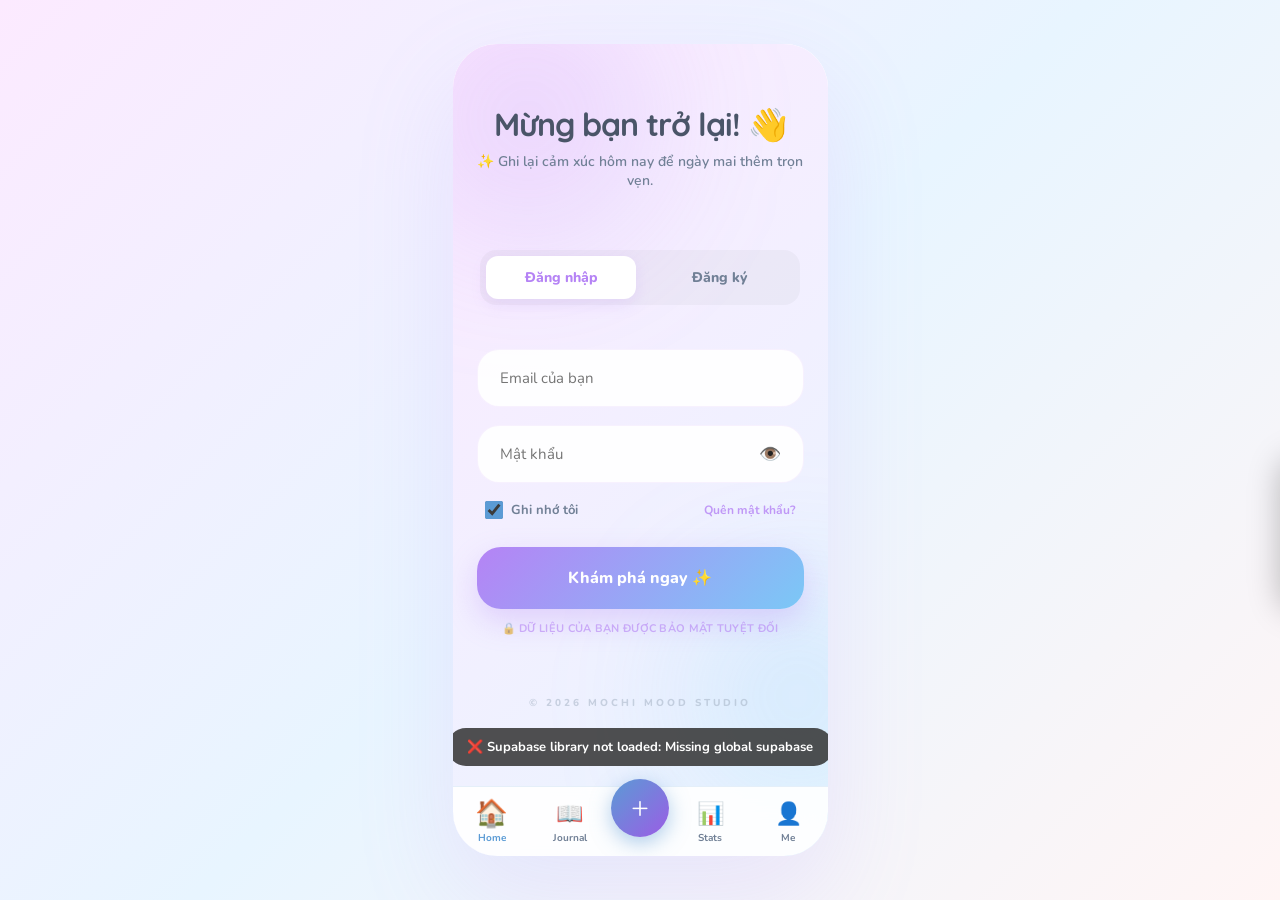
==== commit 6a50a36c: "style: remove duplicate simulated status bar" ====
--- a/mochi-mood/index.html
+++ b/mochi-mood/index.html
@@ -33,13 +33,7 @@
   <!-- Desktop wrapper -->
   <div class="desktop-bg">
     <div class="phone-frame">
-      <!-- Status Bar -->
-      <div class="status-bar">
-        <span class="status-time" id="statusTime">9:17</span>
-        <div class="status-icons">
-          <span>📶</span><span>🔋</span>
-        </div>
-      </div>
+
 
       <!-- ===================== SCREENS ===================== -->
       
